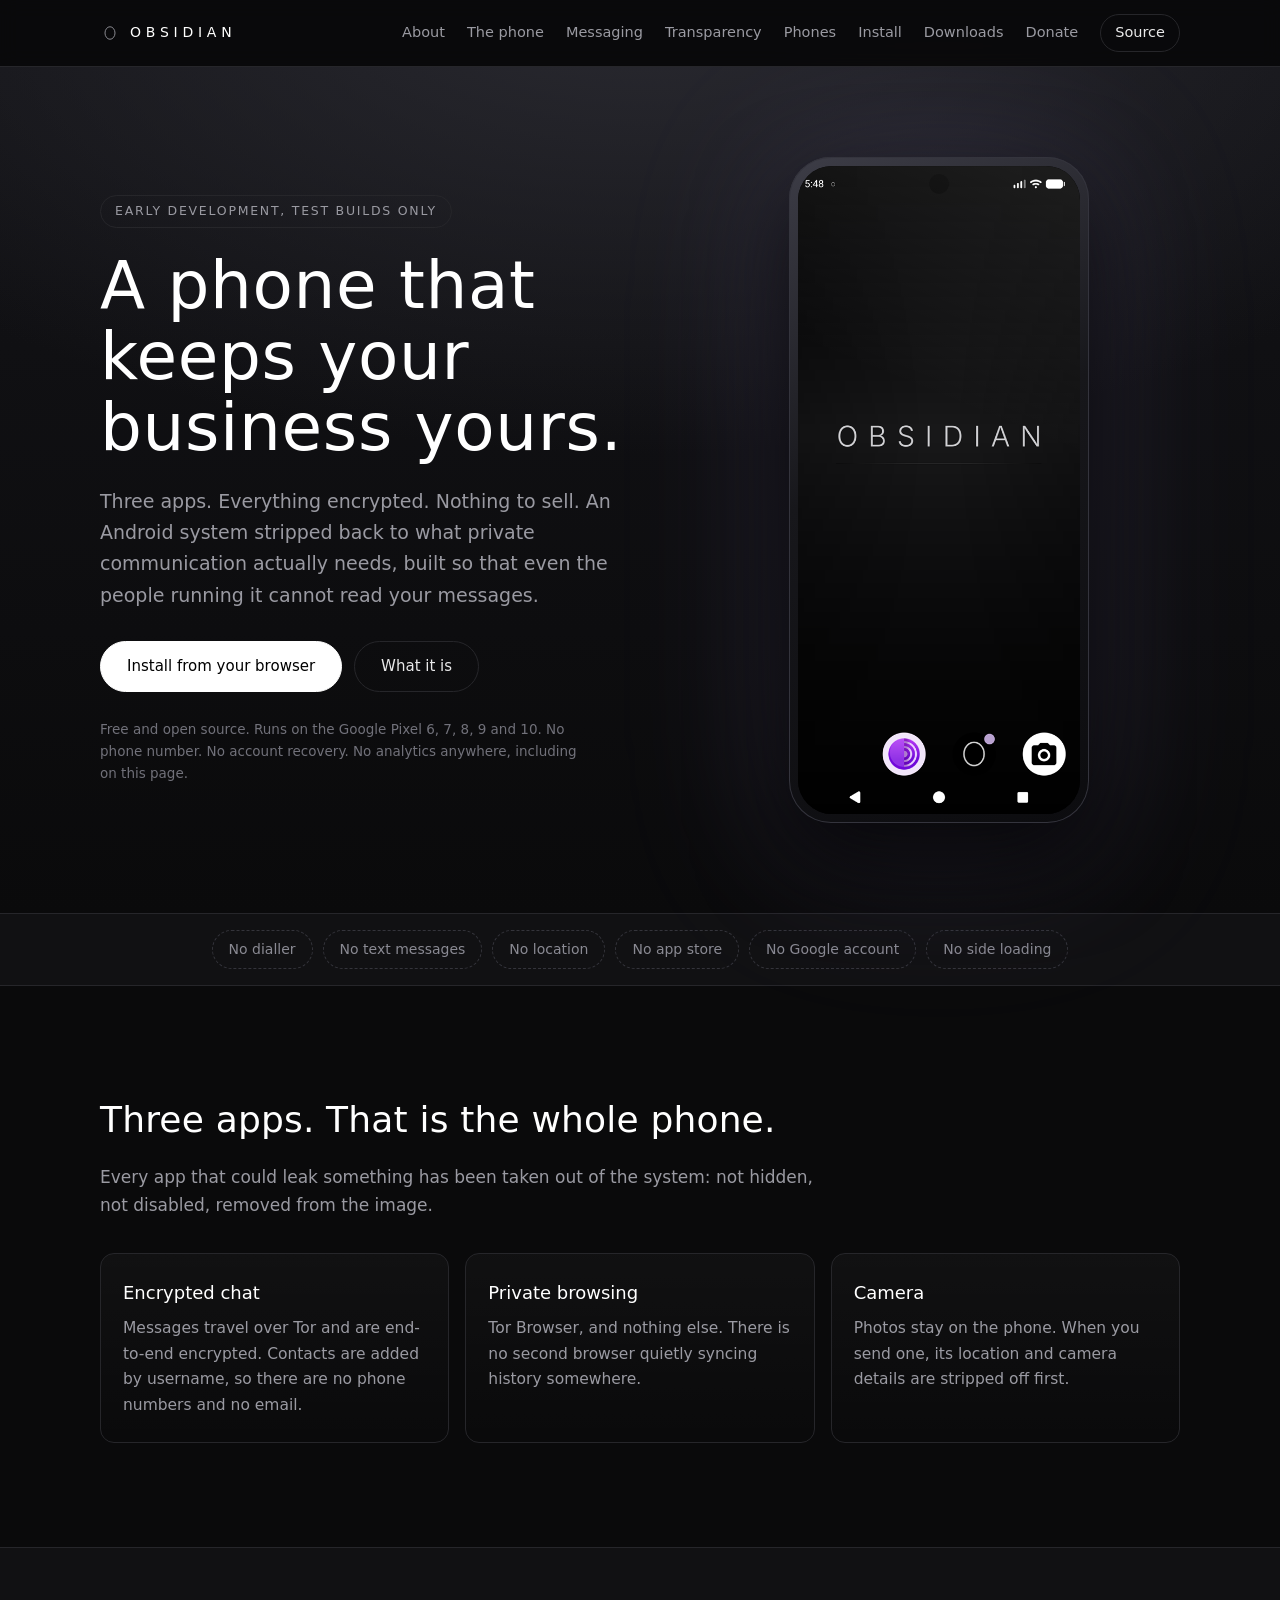
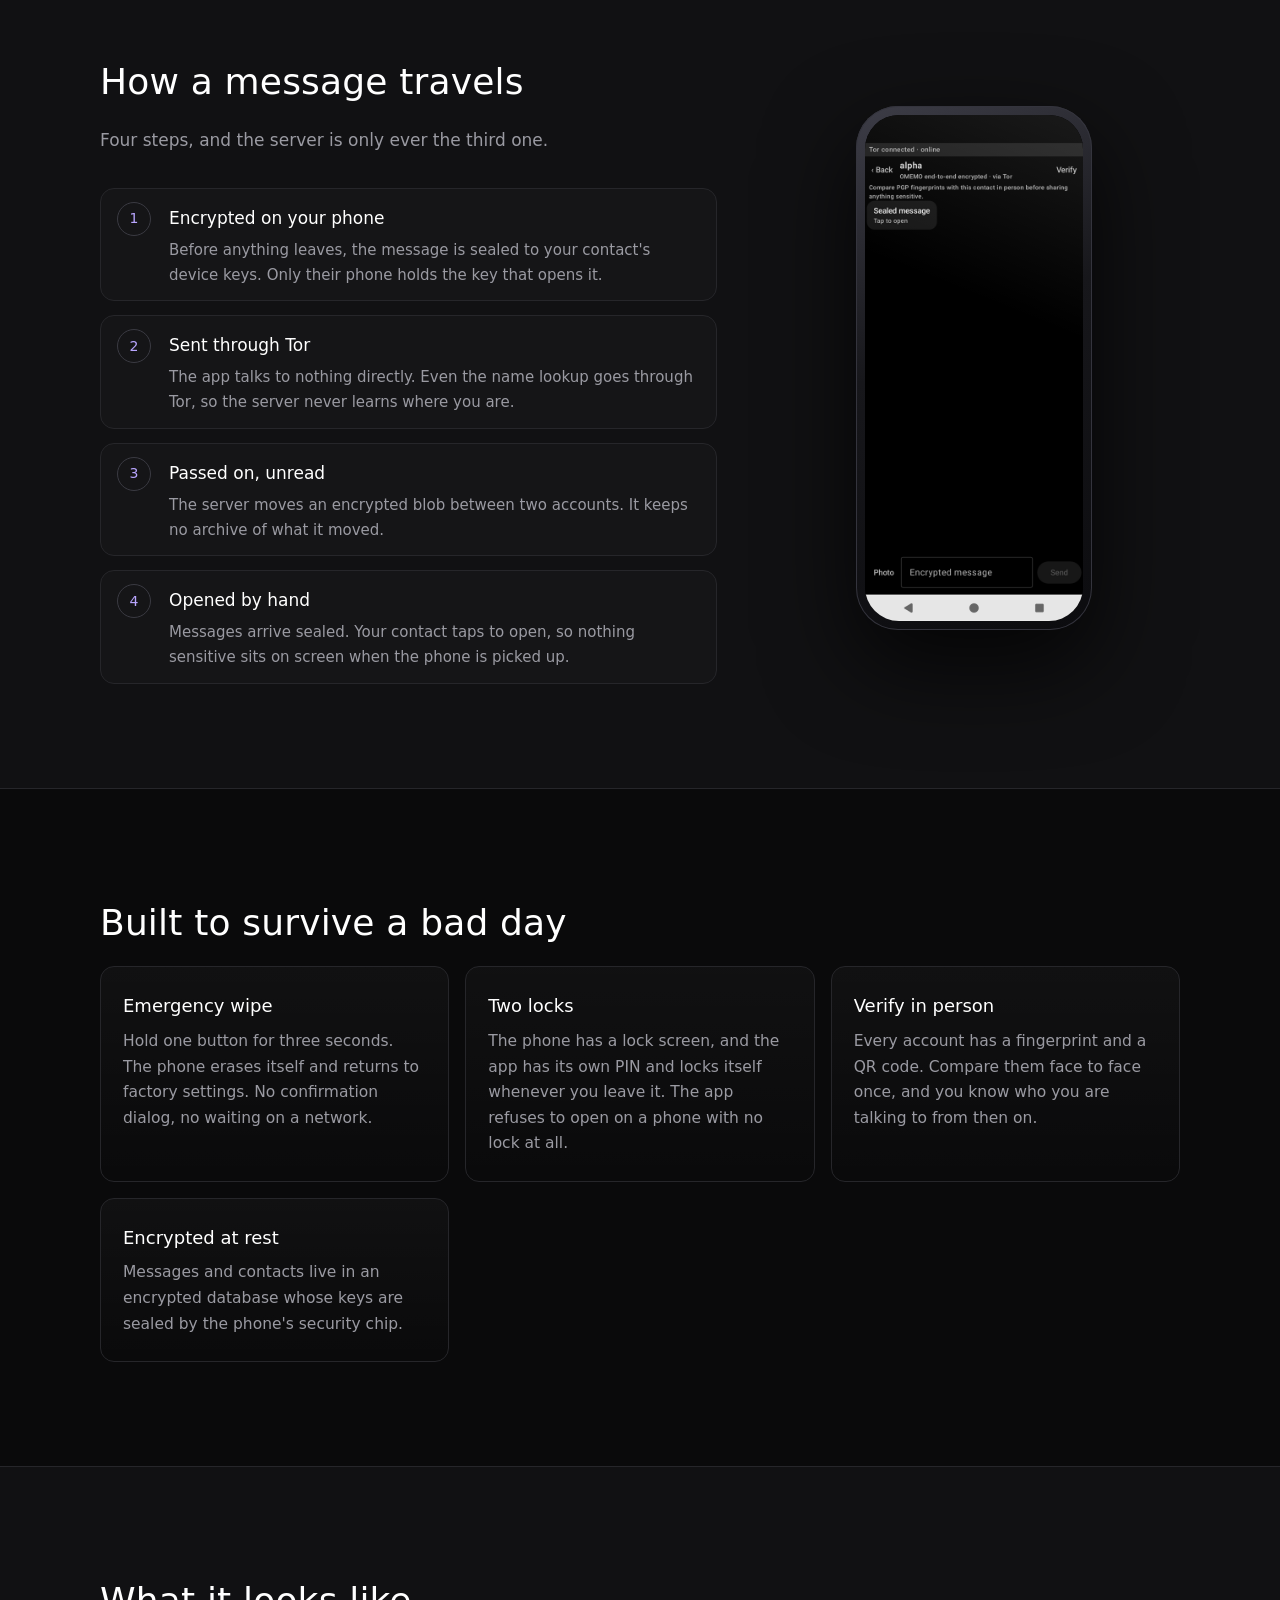
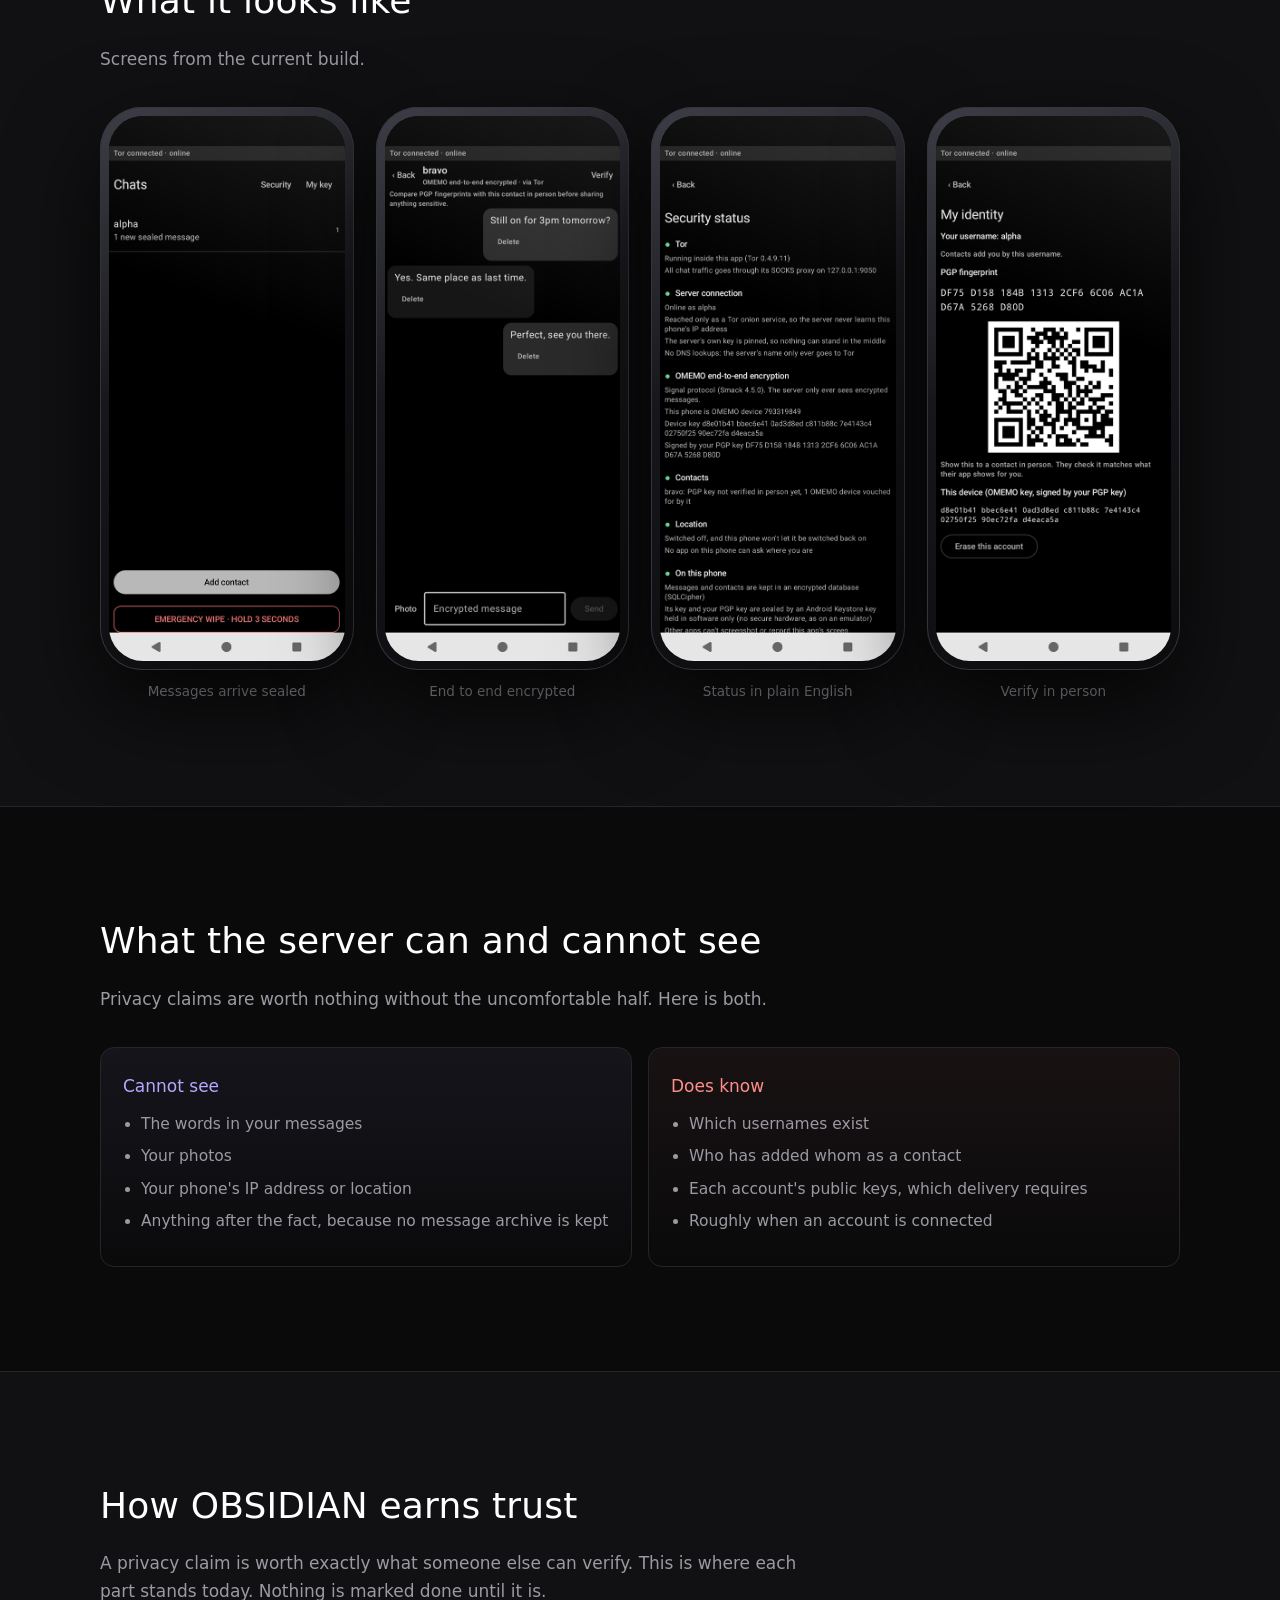
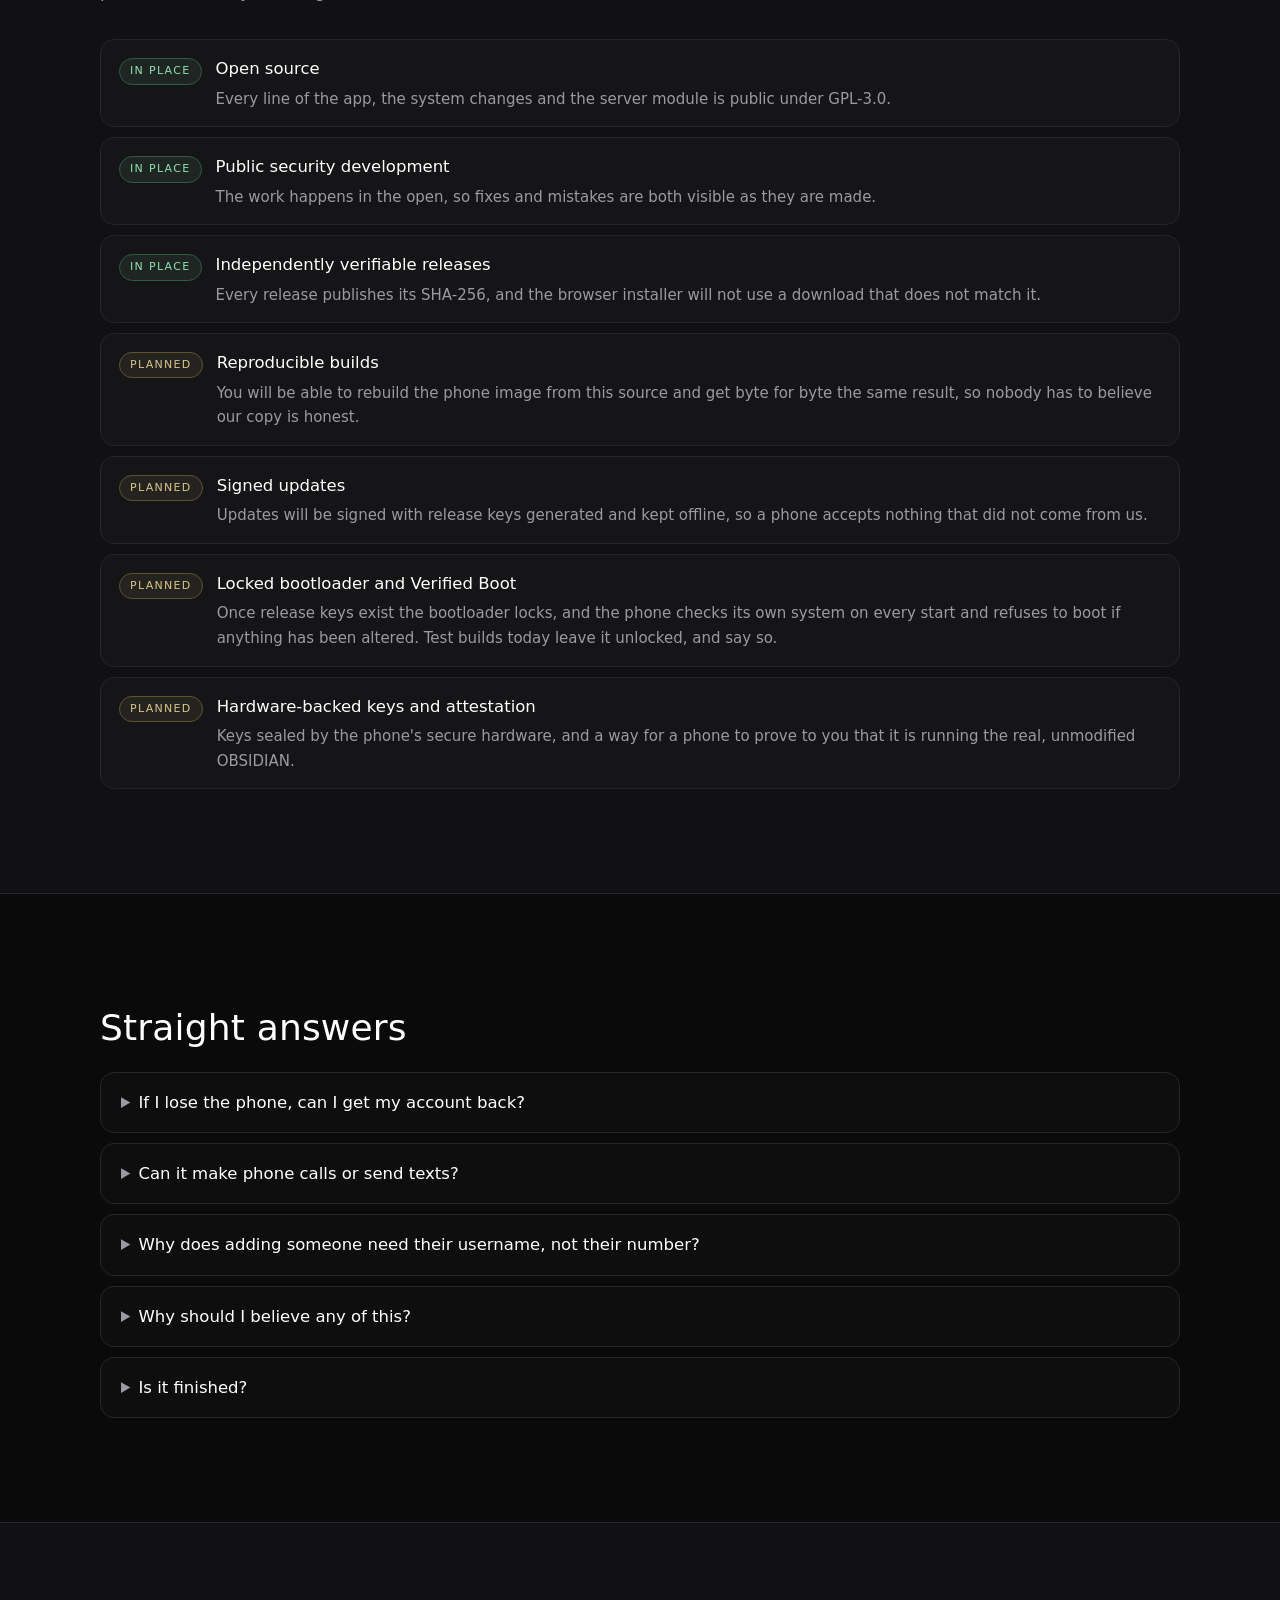
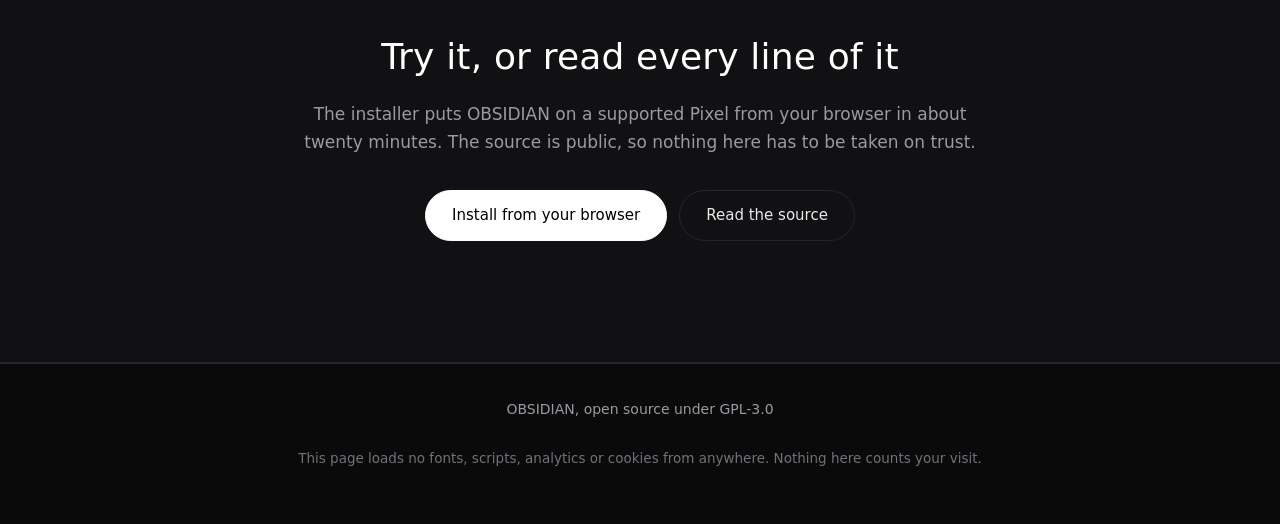
==== docs/index.html @ e03bda63 "Add the Pixel 6 and the Pixel 10, five phones in all Both builds finished cleanly on the upgraded ma" ====
<!DOCTYPE html>
<html lang="en">
<head>
<meta charset="utf-8">
<meta name="viewport" content="width=device-width, initial-scale=1">
<title>OBSIDIAN</title>
<meta name="description" content="A privacy-first Android phone with three apps: encrypted chat over Tor, private browsing and a camera. Free and open source, for Google Pixel phones.">
<meta name="color-scheme" content="dark">
<link rel="stylesheet" href="style.css">
<link rel="icon" href="data:image/svg+xml,<svg xmlns='http://www.w3.org/2000/svg' viewBox='0 0 32 32'><rect width='32' height='32' fill='%23000'/><ellipse cx='16' cy='16' rx='8' ry='10' fill='none' stroke='%23d8d8d8' stroke-width='1.4'/></svg>">
</head>
<body>

<a class="skip" href="#main">Skip to content</a>

<header class="top">
  <a class="brand" href="index.html" aria-label="OBSIDIAN home">
    <svg class="mark" viewBox="0 0 32 32" aria-hidden="true"><ellipse cx="16" cy="16" rx="8" ry="10" fill="none" stroke="currentColor" stroke-width="1.4"/></svg>
    <span>OBSIDIAN</span>
  </a>
  <nav aria-label="Primary">
    <a href="about.html">About</a>
    <a href="#phone">The phone</a>
    <a href="#messaging">Messaging</a>
    <a href="#transparency">Transparency</a>
    <a href="devices.html">Phones</a>
    <a href="install.html">Install</a>
    <a href="downloads.html">Downloads</a>
    <a href="donate.html">Donate</a>
    <a class="ghost" href="https://github.com/ObsidianOSx/ObsidianOS">Source</a>
  </nav>
</header>

<main id="main">

  <section class="hero split">
    <div class="hero-text">
      <p class="badge">Early development, test builds only</p>
      <h1>A phone that keeps your business yours.</h1>
      <p class="lede">
        Three apps. Everything encrypted. Nothing to sell. An Android system stripped back to what
        private communication actually needs, built so that even the people running it cannot read
        your messages.
      </p>
      <div class="cta">
        <a class="button" href="web-install.html">Install from your browser</a>
        <a class="button quiet" href="about.html">What it is</a>
      </div>
      <p class="fineprint">
        Free and open source. Runs on the Google Pixel 6, 7, 8, 9 and 10.
        No phone number. No account recovery. No analytics anywhere, including on this page.
      </p>
    </div>
    <div class="hero-device">
      <div class="device">
        <img src="screenshots/home.png" alt="The OBSIDIAN home screen, showing only Tor Browser, Obsidian Chat and Camera" width="540" height="1200">
      </div>
    </div>
  </section>

  <section class="strip" aria-label="What has been removed">
    <ul class="strike">
      <li>No dialler</li><li>No text messages</li><li>No location</li><li>No app store</li>
      <li>No Google account</li><li>No side loading</li>
    </ul>
  </section>

  <section id="phone" class="band">
    <h2>Three apps. That is the whole phone.</h2>
    <p class="section-lede">
      Every app that could leak something has been taken out of the system: not hidden, not disabled,
      removed from the image.
    </p>
    <div class="cards three">
      <article class="card">
        <h3>Encrypted chat</h3>
        <p>Messages travel over Tor and are end-to-end encrypted. Contacts are added by username, so there are no phone numbers and no email.</p>
      </article>
      <article class="card">
        <h3>Private browsing</h3>
        <p>Tor Browser, and nothing else. There is no second browser quietly syncing history somewhere.</p>
      </article>
      <article class="card">
        <h3>Camera</h3>
        <p>Photos stay on the phone. When you send one, its location and camera details are stripped off first.</p>
      </article>
    </div>
  </section>

  <section id="messaging" class="band alt">
    <div class="pair">
      <div class="pair-text">
        <h2>How a message travels</h2>
        <p class="section-lede">
          Four steps, and the server is only ever the third one.
        </p>
        <ol class="steps tight">
          <li><span>1</span><div><h3>Encrypted on your phone</h3><p>Before anything leaves, the message is sealed to your contact's device keys. Only their phone holds the key that opens it.</p></div></li>
          <li><span>2</span><div><h3>Sent through Tor</h3><p>The app talks to nothing directly. Even the name lookup goes through Tor, so the server never learns where you are.</p></div></li>
          <li><span>3</span><div><h3>Passed on, unread</h3><p>The server moves an encrypted blob between two accounts. It keeps no archive of what it moved.</p></div></li>
          <li><span>4</span><div><h3>Opened by hand</h3><p>Messages arrive sealed. Your contact taps to open, so nothing sensitive sits on screen when the phone is picked up.</p></div></li>
        </ol>
      </div>
      <div class="pair-device">
        <div class="device small">
          <img src="screenshots/sealed-message.png" alt="A sealed message waiting to be opened" loading="lazy" width="540" height="1200">
        </div>
      </div>
    </div>
  </section>

  <section class="band">
    <h2>Built to survive a bad day</h2>
    <div class="cards two">
      <article class="card">
        <h3>Emergency wipe</h3>
        <p>Hold one button for three seconds. The phone erases itself and returns to factory settings. No confirmation dialog, no waiting on a network.</p>
      </article>
      <article class="card">
        <h3>Two locks</h3>
        <p>The phone has a lock screen, and the app has its own PIN and locks itself whenever you leave it. The app refuses to open on a phone with no lock at all.</p>
      </article>
      <article class="card">
        <h3>Verify in person</h3>
        <p>Every account has a fingerprint and a QR code. Compare them face to face once, and you know who you are talking to from then on.</p>
      </article>
      <article class="card">
        <h3>Encrypted at rest</h3>
        <p>Messages and contacts live in an encrypted database whose keys are sealed by the phone's security chip.</p>
      </article>
    </div>
  </section>

  <section id="screens" class="band alt">
    <h2>What it looks like</h2>
    <p class="section-lede">Screens from the current build.</p>
    <div class="shots">
      <figure><div class="device"><img src="screenshots/chats.png" alt="Chat list showing one new sealed message" loading="lazy" width="540" height="1200"></div><figcaption>Messages arrive sealed</figcaption></figure>
      <figure><div class="device"><img src="screenshots/conversation.png" alt="A conversation encrypted end to end over Tor" loading="lazy" width="540" height="1200"></div><figcaption>End to end encrypted</figcaption></figure>
      <figure><div class="device"><img src="screenshots/security.png" alt="Security status screen listing Tor, encryption, contacts, location and storage" loading="lazy" width="540" height="1200"></div><figcaption>Status in plain English</figcaption></figure>
      <figure><div class="device"><img src="screenshots/identity.png" alt="Identity screen with a PGP fingerprint and QR code" loading="lazy" width="540" height="1200"></div><figcaption>Verify in person</figcaption></figure>
    </div>
  </section>

  <section id="server" class="band">
    <h2>What the server can and cannot see</h2>
    <p class="section-lede">Privacy claims are worth nothing without the uncomfortable half. Here is both.</p>
    <div class="ledger">
      <div class="cannot">
        <h3>Cannot see</h3>
        <ul>
          <li>The words in your messages</li>
          <li>Your photos</li>
          <li>Your phone's IP address or location</li>
          <li>Anything after the fact, because no message archive is kept</li>
        </ul>
      </div>
      <div class="can">
        <h3>Does know</h3>
        <ul>
          <li>Which usernames exist</li>
          <li>Who has added whom as a contact</li>
          <li>Each account's public keys, which delivery requires</li>
          <li>Roughly when an account is connected</li>
        </ul>
      </div>
    </div>
  </section>

  <section id="transparency" class="band alt">
    <h2>How OBSIDIAN earns trust</h2>
    <p class="section-lede">
      A privacy claim is worth exactly what someone else can verify. This is where each part stands
      today. Nothing is marked done until it is.
    </p>
    <ul class="checklist">
      <li><span class="chip now">In place</span><div><h3>Open source</h3><p>Every line of the app, the system changes and the server module is public under GPL-3.0.</p></div></li>
      <li><span class="chip now">In place</span><div><h3>Public security development</h3><p>The work happens in the open, so fixes and mistakes are both visible as they are made.</p></div></li>
      <li><span class="chip now">In place</span><div><h3>Independently verifiable releases</h3><p>Every release publishes its SHA-256, and the browser installer will not use a download that does not match it.</p></div></li>
      <li><span class="chip next">Planned</span><div><h3>Reproducible builds</h3><p>You will be able to rebuild the phone image from this source and get byte for byte the same result, so nobody has to believe our copy is honest.</p></div></li>
      <li><span class="chip next">Planned</span><div><h3>Signed updates</h3><p>Updates will be signed with release keys generated and kept offline, so a phone accepts nothing that did not come from us.</p></div></li>
      <li><span class="chip next">Planned</span><div><h3>Locked bootloader and Verified Boot</h3><p>Once release keys exist the bootloader locks, and the phone checks its own system on every start and refuses to boot if anything has been altered. Test builds today leave it unlocked, and say so.</p></div></li>
      <li><span class="chip next">Planned</span><div><h3>Hardware-backed keys and attestation</h3><p>Keys sealed by the phone's secure hardware, and a way for a phone to prove to you that it is running the real, unmodified OBSIDIAN.</p></div></li>
    </ul>
  </section>

  <section id="questions" class="band">
    <h2>Straight answers</h2>
    <div class="qa">
      <details>
        <summary>If I lose the phone, can I get my account back?</summary>
        <p>No, and that is deliberate. Your keys and password exist only on your phone. If it is wiped or lost, that account ends and you register a new username. Nothing is held anywhere for an attacker, or us, to hand over.</p>
      </details>
      <details>
        <summary>Can it make phone calls or send texts?</summary>
        <p>No. The dialler and messaging apps are removed from the operating system. Calls and SMS travel through the mobile network, where they are logged and interceptable.</p>
      </details>
      <details>
        <summary>Why does adding someone need their username, not their number?</summary>
        <p>A phone number identifies you for life and links to everything else. A username on this phone links to nothing.</p>
      </details>
      <details>
        <summary>Why should I believe any of this?</summary>
        <p>Because you do not have to take our word for it. Every line of OBSIDIAN is open source under the GPL-3.0 licence, so any security researcher can check exactly how it works, including the section above on what the server does and does not see. Privacy you have to take on trust is not privacy.</p>
      </details>
      <details>
        <summary>Is it finished?</summary>
        <p>No. It is in early development. Current builds are test builds, which means they are signed with test keys and the phone's bootloader stays unlocked. They are for evaluation, not for protecting anyone yet.</p>
      </details>
    </div>
  </section>

  <section class="band alt closing">
    <h2>Try it, or read every line of it</h2>
    <p class="section-lede">
      The installer puts OBSIDIAN on a supported Pixel from your browser in about twenty minutes. The
      source is public, so nothing here has to be taken on trust.
    </p>
    <p class="cta">
      <a class="button" href="web-install.html">Install from your browser</a>
      <a class="button quiet" href="https://github.com/ObsidianOSx/ObsidianOS">Read the source</a>
    </p>
  </section>

</main>

<footer>
  <p>OBSIDIAN, open source under GPL-3.0</p>
  <p class="fineprint">This page loads no fonts, scripts, analytics or cookies from anywhere. Nothing here counts your visit.</p>
</footer>

</body>
</html>
---- docs/style.css ----
/* OBSIDIAN: black glass, thin light type, no third-party resources of any kind. */

:root {
  --ink: #0a0a0b;
  --ink-2: #111113;
  --line: #26262a;
  --text: #e9e9ea;
  --muted: #9a9aa2;
  --bright: #ffffff;
  --accent: #b9a6ff;
  --danger: #ff8d8d;
  --radius: 14px;
  --wide: 1080px;
  --sans: ui-sans-serif, system-ui, -apple-system, "Segoe UI", Roboto, Helvetica, Arial, sans-serif;
}

* { box-sizing: border-box; }

html { scroll-behavior: smooth; }
@media (prefers-reduced-motion: reduce) { html { scroll-behavior: auto; } }

body {
  margin: 0;
  background: var(--ink);
  color: var(--text);
  font-family: var(--sans);
  font-size: 17px;
  line-height: 1.65;
  -webkit-font-smoothing: antialiased;
}

.skip {
  position: absolute; left: -9999px;
  background: var(--bright); color: #000; padding: 10px 16px; border-radius: 8px;
}
.skip:focus { left: 16px; top: 16px; z-index: 10; }

a { color: inherit; }

/* ---------- header ---------- */

.top {
  position: sticky; top: 0; z-index: 5;
  display: flex; align-items: center; justify-content: space-between; gap: 24px;
  padding: 14px max(16px, calc((100vw - var(--wide)) / 2));
  background: rgba(10, 10, 11, 0.82);
  backdrop-filter: blur(10px);
  border-bottom: 1px solid var(--line);
}
.brand {
  display: inline-flex; align-items: center; gap: 10px;
  text-decoration: none; letter-spacing: 0.34em; font-weight: 300; font-size: 14px;
  color: var(--bright); white-space: nowrap;
}
.mark { width: 20px; height: 20px; color: var(--muted); flex: none; }
.top nav { display: flex; align-items: center; gap: 22px; flex-wrap: wrap; justify-content: flex-end; }
.top nav a { color: var(--muted); text-decoration: none; font-size: 14.5px; }
.top nav a:hover, .top nav a:focus-visible { color: var(--bright); }
.top nav .ghost {
  border: 1px solid var(--line); border-radius: 999px; padding: 6px 14px; color: var(--text);
}
.top nav .ghost:hover { border-color: var(--muted); }

/* ---------- hero ---------- */

.hero {
  position: relative;
  padding: clamp(72px, 12vw, 150px) max(16px, calc((100vw - var(--wide)) / 2)) clamp(56px, 8vw, 104px);
  background:
    radial-gradient(120% 90% at 50% -10%, #2a2a31 0%, rgba(20,20,24,0) 62%),
    linear-gradient(180deg, #131317 0%, var(--ink) 100%);
  border-bottom: 1px solid var(--line);
  text-align: center;
}
.badge {
  display: inline-block; margin: 0 0 22px;
  border: 1px solid var(--line); border-radius: 999px;
  padding: 5px 14px; font-size: 12.5px; letter-spacing: 0.14em;
  text-transform: uppercase; color: var(--muted);
}
.hero h1 {
  margin: 0 0 22px;
  font-size: clamp(34px, 6.4vw, 66px);
  line-height: 1.08; font-weight: 200; letter-spacing: 0.01em; color: var(--bright);
}
.lede {
  max-width: 62ch; margin: 0 auto 30px; color: var(--muted); font-size: clamp(16px, 2vw, 19px);
}
.cta { display: flex; gap: 12px; justify-content: center; flex-wrap: wrap; }
.button {
  display: inline-block; text-decoration: none;
  background: var(--bright); color: #000;
  border: 1px solid var(--bright); border-radius: 999px;
  padding: 12px 26px; font-size: 15px;
}
.button:hover { background: #dcdcdc; border-color: #dcdcdc; }
.button.quiet { background: transparent; color: var(--text); border-color: var(--line); }
.button.quiet:hover { border-color: var(--muted); background: rgba(255,255,255,0.04); }
.fineprint { color: #71717a; font-size: 13.5px; margin: 26px 0 0; }

/* ---------- sections ---------- */

/* Stop anchor links landing underneath the sticky header */
section[id] { scroll-margin-top: 88px; }

.band { padding: clamp(56px, 9vw, 104px) max(16px, calc((100vw - var(--wide)) / 2)); }
.band.alt { background: var(--ink-2); border-block: 1px solid var(--line); }
.band h2 {
  margin: 0 0 14px; font-size: clamp(25px, 3.6vw, 36px);
  font-weight: 300; letter-spacing: 0.005em; color: var(--bright);
}
.section-lede { margin: 0 0 34px; color: var(--muted); max-width: 66ch; }

/* ---------- cards ---------- */

.cards { display: grid; gap: 16px; }
.cards.three { grid-template-columns: repeat(auto-fit, minmax(250px, 1fr)); }
.cards.two { grid-template-columns: repeat(auto-fit, minmax(290px, 1fr)); }
.card {
  border: 1px solid var(--line); border-radius: var(--radius);
  padding: 24px 22px; background: linear-gradient(180deg, rgba(255,255,255,0.028), rgba(255,255,255,0));
  transition: border-color .18s ease, transform .18s ease;
}
.card:hover { border-color: #3a3a42; transform: translateY(-2px); }
@media (prefers-reduced-motion: reduce) { .card:hover { transform: none; } }
.card h3 { margin: 0 0 8px; font-size: 18px; font-weight: 500; color: var(--bright); }
.card p { margin: 0; color: var(--muted); font-size: 15.5px; }

/* ---------- removed-features list ---------- */

.strike {
  list-style: none; margin: 30px 0 0; padding: 0;
  display: flex; flex-wrap: wrap; gap: 10px;
}
.strike li {
  border: 1px dashed #34343b; border-radius: 999px;
  padding: 7px 16px; color: #8a8a93; font-size: 14px;
}

/* ---------- steps ---------- */

.steps { list-style: none; counter-reset: s; margin: 0; padding: 0; display: grid; gap: 14px; }
.steps li {
  display: flex; gap: 18px; align-items: flex-start;
  border: 1px solid var(--line); border-radius: var(--radius); padding: 20px 22px;
  background: rgba(255,255,255,0.015);
}
.steps li > span {
  flex: none; width: 34px; height: 34px; border-radius: 50%;
  border: 1px solid #3a3a42; display: grid; place-items: center;
  font-size: 14px; color: var(--accent);
}
.steps h3 { margin: 2px 0 6px; font-size: 17px; font-weight: 500; color: var(--bright); }
.steps p { margin: 0; color: var(--muted); font-size: 15.5px; }

/* ---------- screenshots ---------- */

.shots { display: grid; gap: 22px; grid-template-columns: repeat(auto-fit, minmax(190px, 1fr)); }
.shots figure { margin: 0; text-align: center; }
.shots img {
  width: 100%; height: auto; display: block;
  border: 1px solid var(--line); border-radius: 18px; background: #000;
}
.shots figcaption { margin-top: 10px; color: var(--muted); font-size: 13.5px; }

/* ---------- ledger ---------- */

.ledger { display: grid; gap: 16px; grid-template-columns: repeat(auto-fit, minmax(290px, 1fr)); }
.ledger > div { border: 1px solid var(--line); border-radius: var(--radius); padding: 24px 22px; }
.ledger h3 { margin: 0 0 12px; font-size: 17px; font-weight: 500; }
.ledger ul { margin: 0; padding-left: 18px; color: var(--muted); }
.ledger li { margin: 7px 0; font-size: 15.5px; }
.cannot { background: linear-gradient(180deg, rgba(185,166,255,0.07), rgba(255,255,255,0)); }
.cannot h3 { color: var(--accent); }
.can { background: linear-gradient(180deg, rgba(255,141,141,0.06), rgba(255,255,255,0)); }
.can h3 { color: var(--danger); }

/* ---------- questions ---------- */

.qa { display: grid; gap: 10px; }
details {
  border: 1px solid var(--line); border-radius: var(--radius);
  padding: 16px 20px; background: rgba(255,255,255,0.015);
}
details[open] { border-color: #3a3a42; }
summary { cursor: pointer; font-size: 16.5px; color: var(--bright); }
summary::marker { color: var(--muted); }
details p { margin: 12px 0 0; color: var(--muted); font-size: 15.5px; }

/* ---------- closing + footer ---------- */

.closing { text-align: center; }
.closing .section-lede { margin-inline: auto; }
footer {
  border-top: 1px solid var(--line);
  padding: 34px max(16px, calc((100vw - var(--wide)) / 2)) 54px;
  text-align: center; color: var(--muted);
}
footer p { margin: 0 0 6px; font-size: 14px; }

@media (max-width: 640px) {
  .top { flex-direction: column; align-items: flex-start; gap: 10px; }
  .top nav { justify-content: flex-start; gap: 16px; }
  .steps li { flex-direction: column; gap: 10px; }
}

/* ---------- transparency matrix ---------- */

.matrix { display: grid; gap: 12px; grid-template-columns: repeat(auto-fit, minmax(300px, 1fr)); }
.matrix .item {
  border: 1px solid var(--line); border-radius: var(--radius);
  padding: 18px 20px; background: rgba(255,255,255,0.015);
}
.matrix h3 {
  margin: 0 0 7px; font-size: 16.5px; font-weight: 500; color: var(--bright);
  display: flex; align-items: center; gap: 10px; flex-wrap: wrap;
}
.matrix p { margin: 0; color: var(--muted); font-size: 15px; }
.chip {
  font-size: 11px; letter-spacing: 0.12em; text-transform: uppercase;
  border-radius: 999px; padding: 3px 10px; border: 1px solid; white-space: nowrap; font-weight: 400;
}
.chip.now { color: #8fe0b0; border-color: #2f5c45; background: rgba(143,224,176,0.08); }
.chip.next { color: #d9c58a; border-color: #5c5330; background: rgba(217,197,138,0.08); }

/* ---------- install page ---------- */

.hero.compact { padding-block: clamp(56px, 8vw, 96px) clamp(36px, 5vw, 56px); }
.code {
  font-family: ui-monospace, SFMono-Regular, Menlo, Consolas, monospace;
  font-size: 14.5px; color: var(--text);
  background: #08080a; border: 1px solid var(--line); border-radius: 10px;
  padding: 10px 14px; margin: 10px 0 0; overflow-x: auto;
}
.note {
  margin: 22px 0 0; padding: 16px 18px; color: var(--muted); font-size: 15px;
  border: 1px solid #5c5330; border-radius: var(--radius); background: rgba(217,197,138,0.06);
}

/* Donations. The QR stays dark on light whatever the theme: many wallet scanners cannot read an inverted code. */
.qr {
  display: block; width: 220px; height: 220px; margin: 24px auto 0;
  border-radius: 12px; background: #fff; image-rendering: pixelated;
}
/* A 95 character address has no spaces, so let it wrap rather than scroll, and select it whole in one tap. */
.address {
  word-break: break-all; user-select: all; overflow-x: visible;
  text-align: left; max-width: 640px; margin-inline: auto;
}
/* The warning under the address keeps the address's width but wraps like ordinary text. */
.closing .note { max-width: 640px; margin-inline: auto; text-align: left; }

/* Browser installer. Real buttons need their own font and cursor, and a disabled look that reads as "not yet". */
button.button { font: inherit; font-size: 15px; cursor: pointer; }
button.button:disabled { opacity: 0.35; cursor: not-allowed; }
button.button:disabled:hover { background: var(--bright); border-color: var(--bright); }
button.button.quiet:disabled:hover { background: transparent; border-color: var(--line); }
.installer .button { margin: 14px 10px 0 0; }
.status { margin: 12px 0 0; font-size: 15px; color: var(--muted); }
.status:empty { display: none; }
.status[data-kind="ok"] { color: #8fe0b0; }
.status[data-kind="warn"] { color: #d9c58a; }
.status[data-kind="bad"] { color: var(--danger); }
.hero .status { margin-top: 22px; }
.installer progress {
  display: block; width: 100%; max-width: 480px; height: 6px; margin: 14px 0 0;
  appearance: none; border: 0; border-radius: 999px; background: var(--line); overflow: hidden;
}
.installer progress[hidden] { display: none; }
.installer progress::-webkit-progress-bar { background: var(--line); border-radius: 999px; }
.installer progress::-webkit-progress-value { background: var(--accent); border-radius: 999px; }
.installer progress::-moz-progress-bar { background: var(--accent); border-radius: 999px; }

/* Downloads. A release is a name, a date, a size and a checksum, so the checksum has to be readable
   in full: it wraps rather than scrolls, and selects whole in one tap for pasting into a terminal. */
.card .meta { margin: 0 0 10px; color: var(--muted); font-size: 14.5px; }
.card .sha { word-break: break-all; user-select: all; font-size: 13px; line-height: 1.5; }
.card .row { display: flex; flex-wrap: wrap; gap: 10px; margin: 14px 0 0; }
.card .row .button { padding: 9px 18px; font-size: 14.5px; }

/* ---------- home page: the phone at the top ---------- */

/* Headline on one side, the phone on the other, stacking to one column on a narrow screen. */
.hero.split {
  display: grid; align-items: center; text-align: left;
  gap: clamp(28px, 5vw, 64px);
  grid-template-columns: minmax(0, 1.05fr) minmax(0, 0.95fr);
  padding-block: clamp(48px, 7vw, 104px);
}
.hero.split .lede { max-width: 54ch; margin-inline: 0; }
.hero.split .fineprint { max-width: 56ch; }
.hero.split .cta { justify-content: flex-start; }
.hero-device, .pair-device { display: flex; justify-content: center; }

/* The phone is drawn rather than photographed: nothing extra to download, sharp at any size. */
.device {
  position: relative; width: 100%; max-width: 300px; aspect-ratio: 9 / 20;
  padding: 9px; border-radius: 42px;
  background: linear-gradient(155deg, #3d3d47 0%, #17171b 44%, #0c0c0f 100%);
  box-shadow: 0 34px 90px rgba(0, 0, 0, 0.75), inset 0 0 0 1px #34343d;
}
.device img {
  width: 100%; height: 100%; display: block; object-fit: cover;
  border: 0; border-radius: 34px; background: #000;
}
/* A single sheen across the glass, and nothing that could swallow a tap. */
.device::after {
  content: ""; position: absolute; inset: 9px; border-radius: 34px; pointer-events: none;
  background: linear-gradient(202deg, rgba(255,255,255,0.10), rgba(255,255,255,0) 38%);
}
.hero-device .device { filter: drop-shadow(0 0 70px rgba(185, 166, 255, 0.16)); }
.device.small { max-width: 236px; }
.shots .device { margin-inline: auto; max-width: 260px; }

/* The band of things that are not on the phone, held to one line of its own. */
.strip {
  padding: 16px max(16px, calc((100vw - var(--wide)) / 2));
  background: var(--ink-2); border-bottom: 1px solid var(--line);
}
.strip .strike { margin: 0; justify-content: center; }

/* Text beside a phone, for a section that benefits from showing the thing it describes. */
.pair {
  display: grid; align-items: center;
  gap: clamp(24px, 4vw, 56px);
  grid-template-columns: minmax(0, 1.2fr) minmax(0, 0.8fr);
}
.pair h2, .pair .section-lede { margin-top: 0; }
.steps.tight li { padding: 13px 16px; }
.steps.tight p { font-size: 15px; }

/* Where each promise stands: the state first, so the column can be read on its own. */
.checklist { list-style: none; margin: 0; padding: 0; display: grid; gap: 10px; }
.checklist li {
  display: flex; gap: 14px; align-items: flex-start;
  border: 1px solid var(--line); border-radius: var(--radius);
  padding: 15px 18px; background: rgba(255, 255, 255, 0.015);
}
.checklist .chip { flex: none; margin-top: 3px; }
.checklist h3 { margin: 0 0 4px; font-size: 16.5px; font-weight: 500; color: var(--bright); }
.checklist p { margin: 0; color: var(--muted); font-size: 15px; }

@media (max-width: 900px) {
  .hero.split, .pair { grid-template-columns: 1fr; }
  .hero.split { text-align: center; }
  .hero.split .lede, .hero.split .fineprint { margin-inline: auto; }
  .hero.split .cta { justify-content: center; }
  .checklist li { flex-direction: column; gap: 8px; }
}
/* A build anyone can install that has not yet been run on that phone in the real world. */
.chip.trial { color: #b9a6ff; border-color: #4a3f77; background: rgba(185, 166, 255, 0.10); }

/* A call to action inside a section follows the text it belongs to. Only the centred closing
   sections and the hero put their buttons in the middle. */
.band .cta { justify-content: flex-start; }
.band.closing .cta { justify-content: center; }
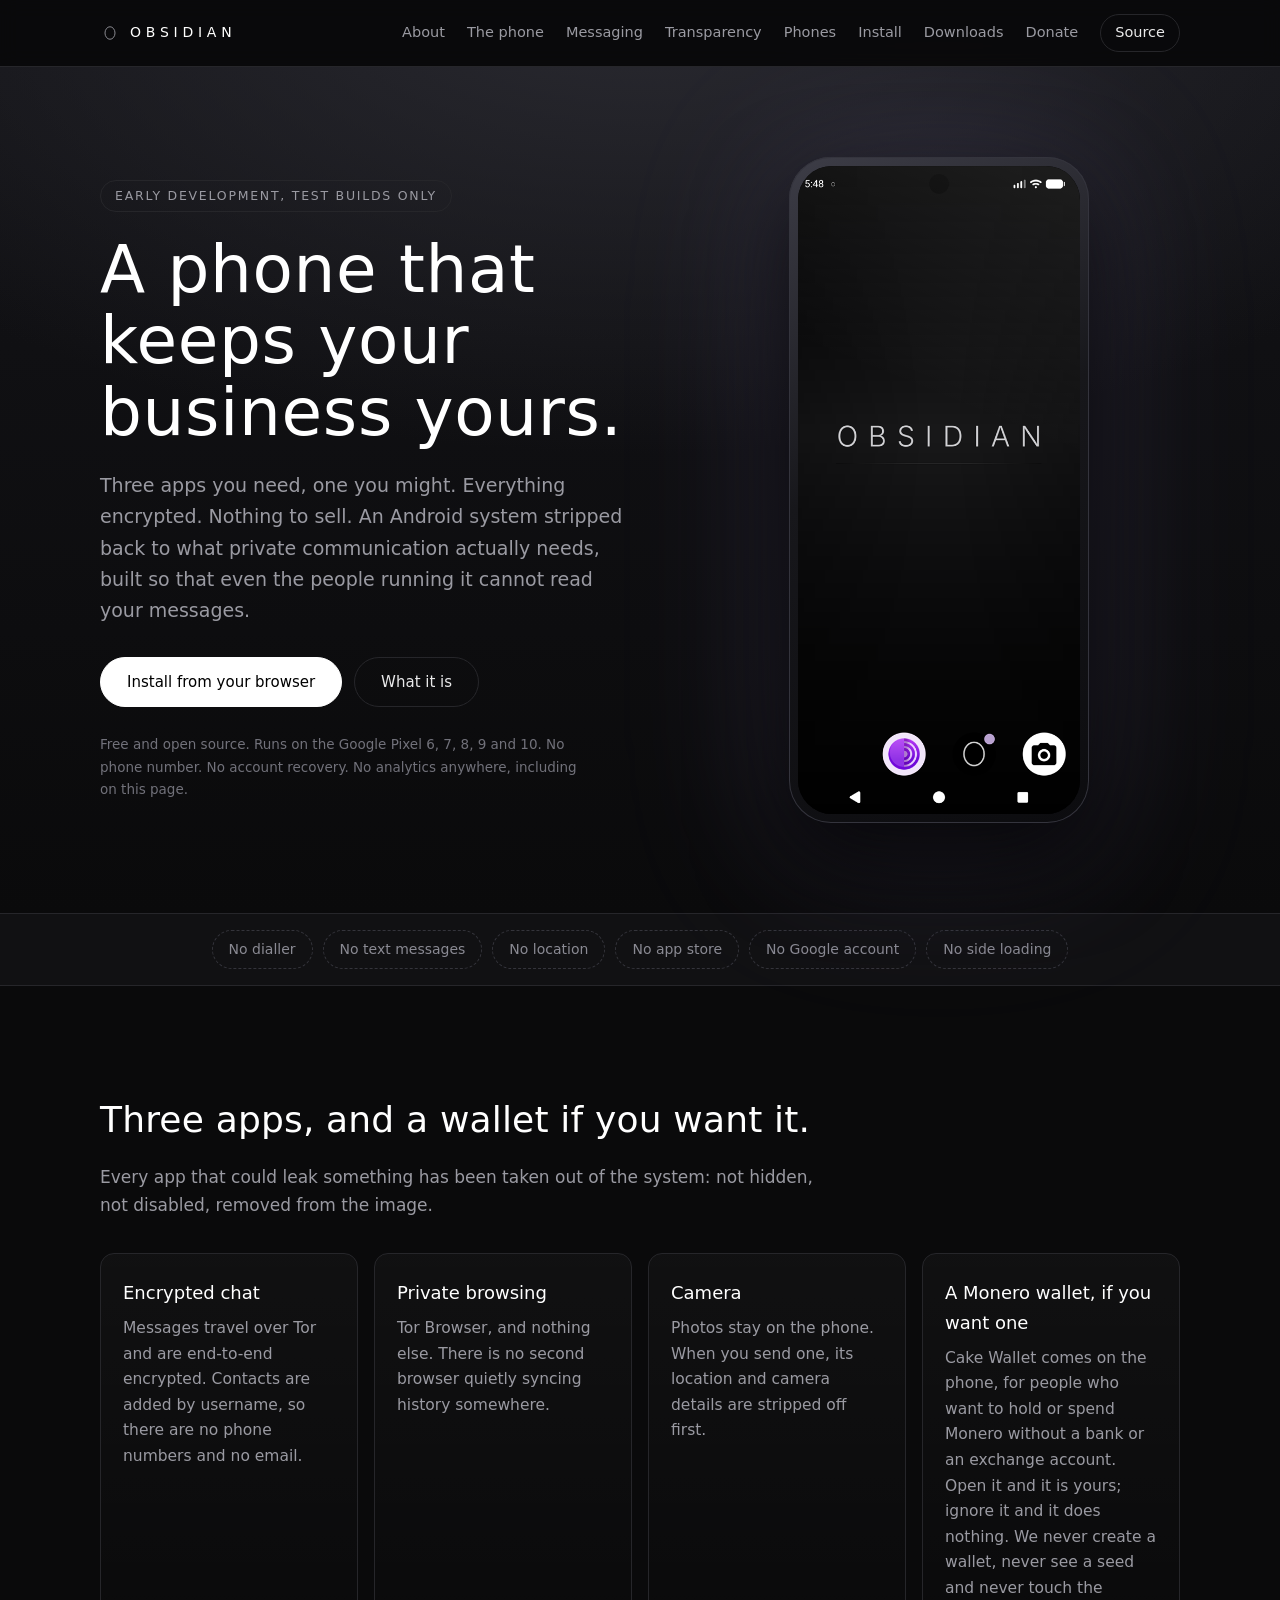
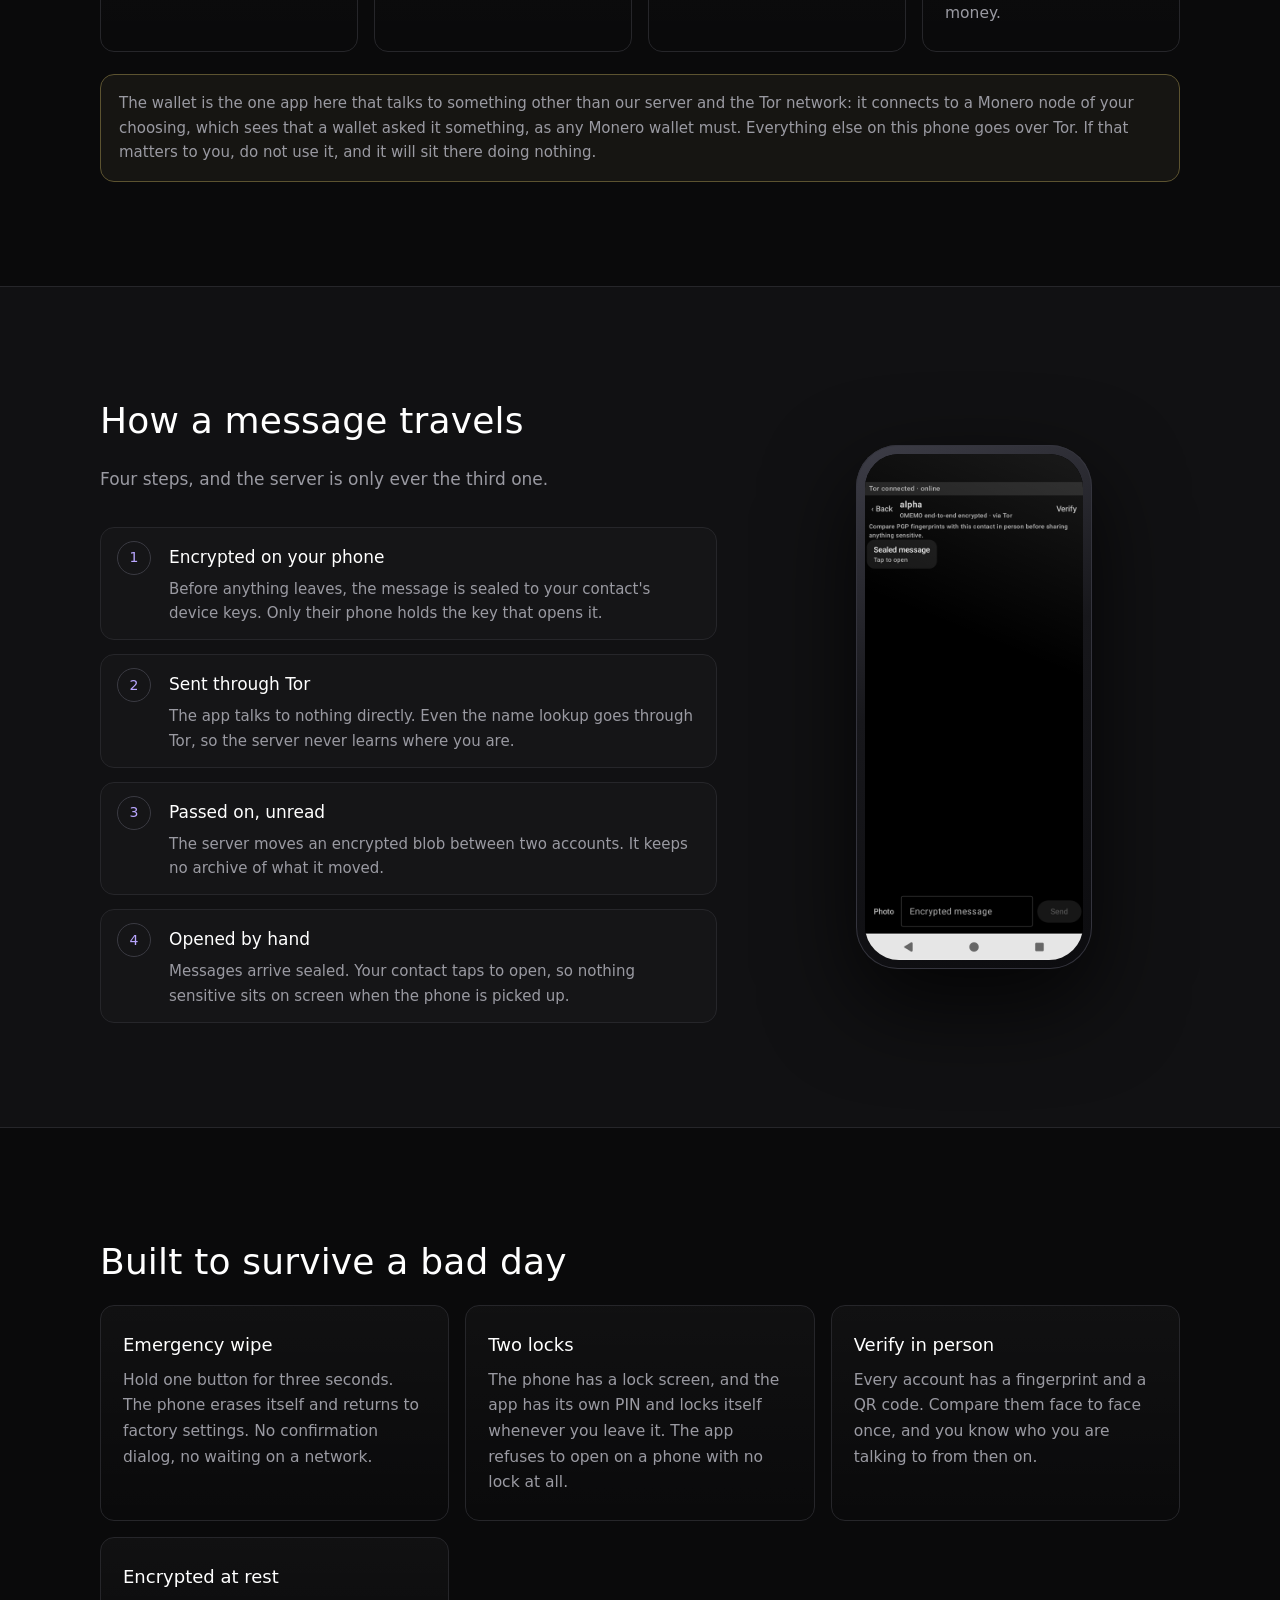
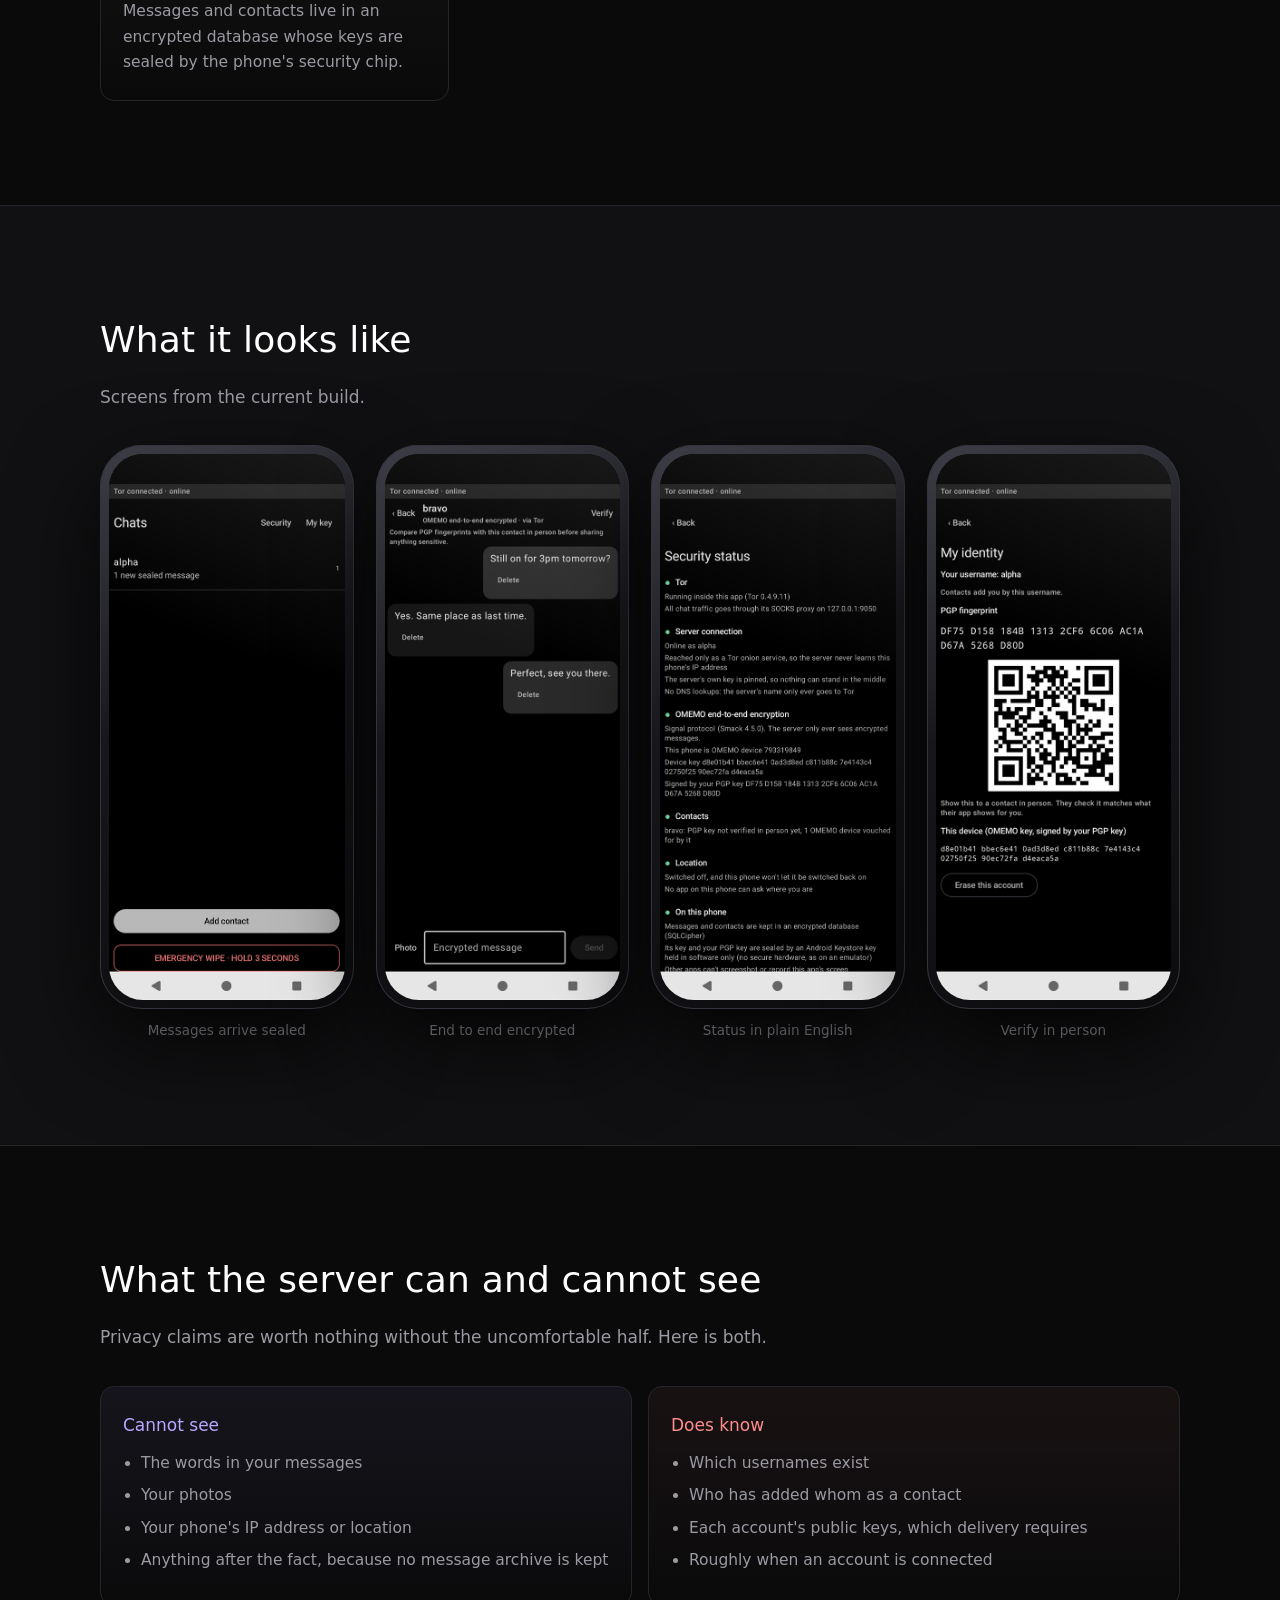
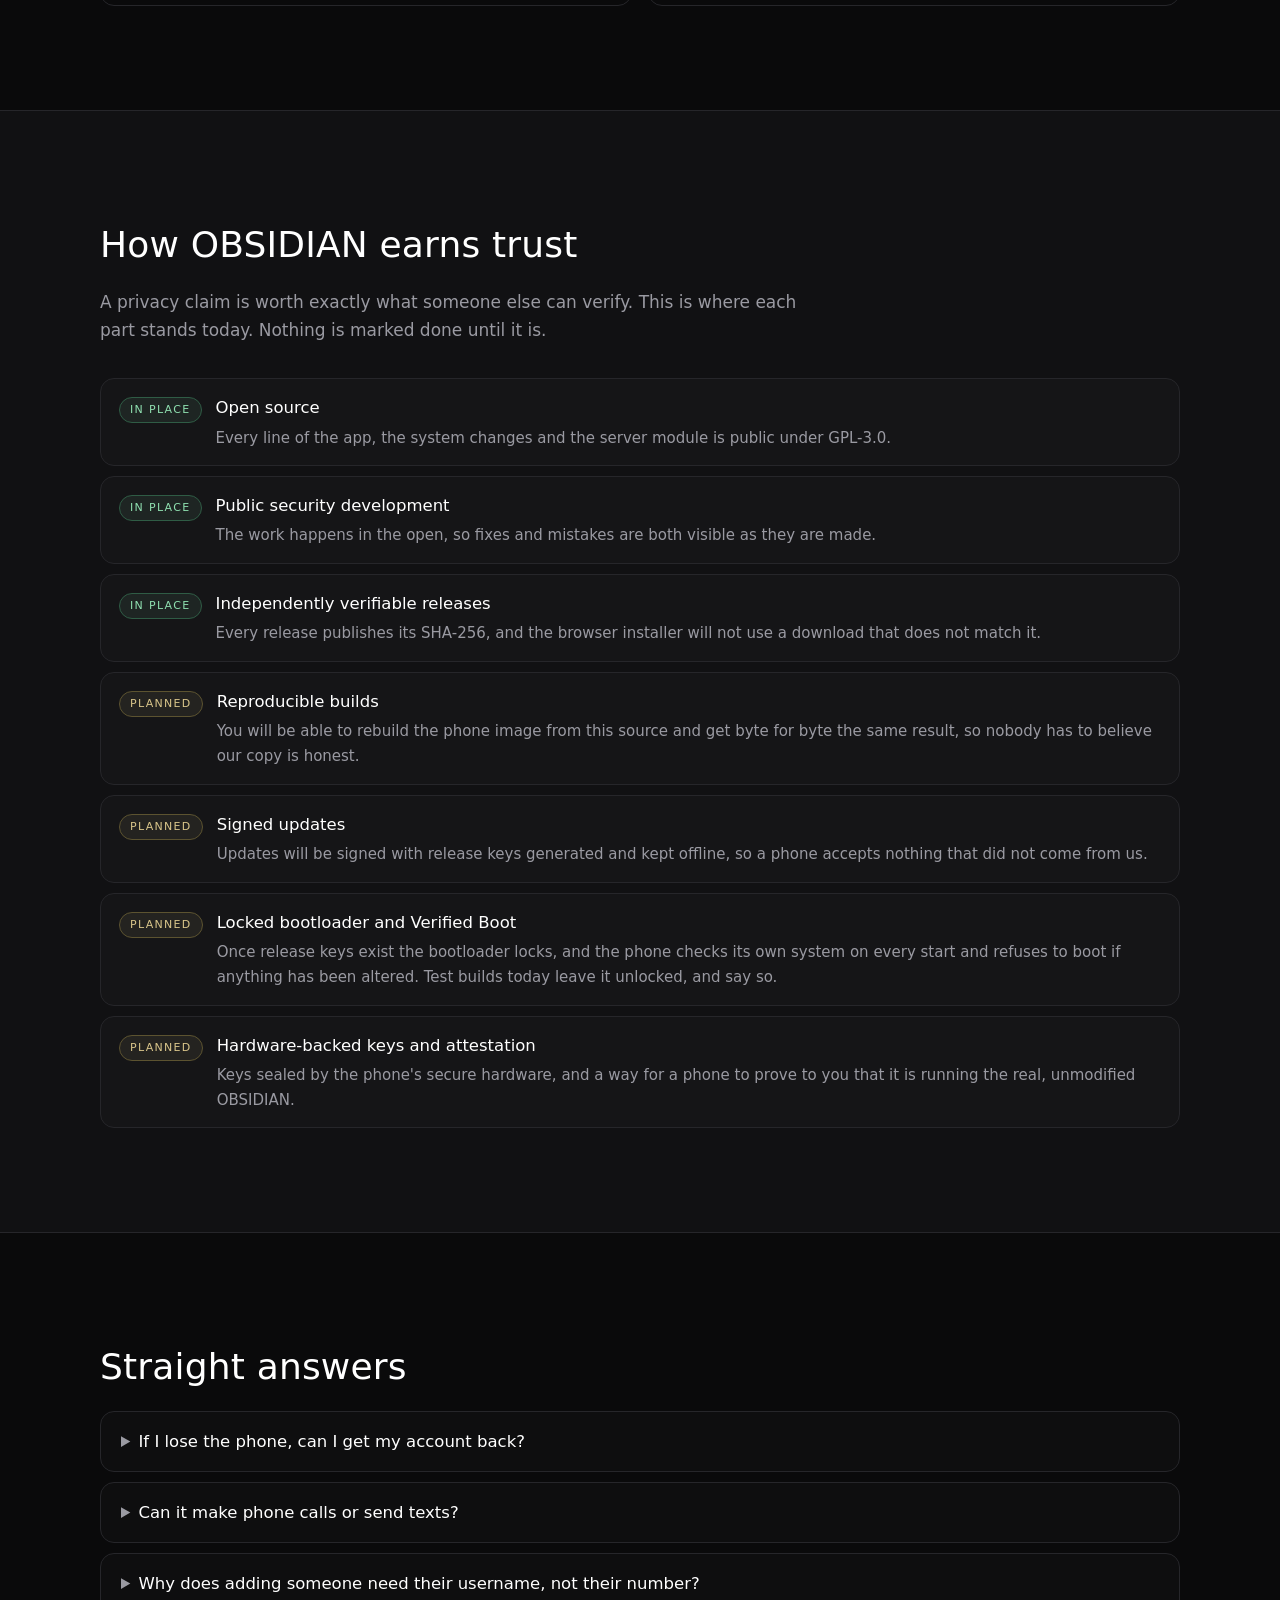
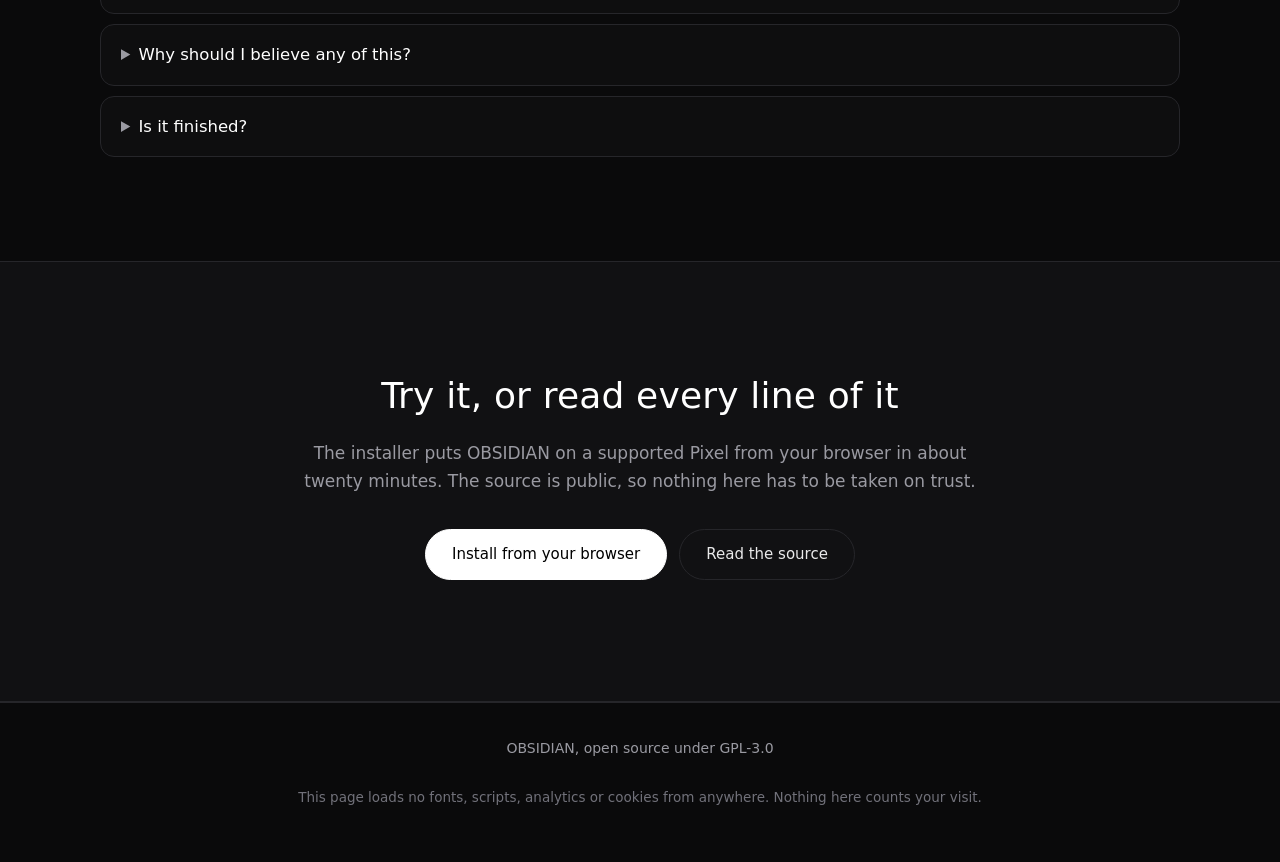
==== commit 03ee4a20: "Put a Monero wallet on the phone, for anyone who wants one Cake Wallet 6.4.5 now ships in the image," ====
--- a/docs/index.html
+++ b/docs/index.html
@@ -4,7 +4,7 @@
 <meta charset="utf-8">
 <meta name="viewport" content="width=device-width, initial-scale=1">
 <title>OBSIDIAN</title>
-<meta name="description" content="A privacy-first Android phone with three apps: encrypted chat over Tor, private browsing and a camera. Free and open source, for Google Pixel phones.">
+<meta name="description" content="A privacy-first Android phone: encrypted chat over Tor, private browsing, a camera and a Monero wallet. Free and open source, for Google Pixel phones.">
 <meta name="color-scheme" content="dark">
 <link rel="stylesheet" href="style.css">
 <link rel="icon" href="data:image/svg+xml,<svg xmlns='http://www.w3.org/2000/svg' viewBox='0 0 32 32'><rect width='32' height='32' fill='%23000'/><ellipse cx='16' cy='16' rx='8' ry='10' fill='none' stroke='%23d8d8d8' stroke-width='1.4'/></svg>">
@@ -38,7 +38,7 @@
       <p class="badge">Early development, test builds only</p>
       <h1>A phone that keeps your business yours.</h1>
       <p class="lede">
-        Three apps. Everything encrypted. Nothing to sell. An Android system stripped back to what
+        Three apps you need, one you might. Everything encrypted. Nothing to sell. An Android system stripped back to what
         private communication actually needs, built so that even the people running it cannot read
         your messages.
       </p>
@@ -66,7 +66,7 @@
   </section>
 
   <section id="phone" class="band">
-    <h2>Three apps. That is the whole phone.</h2>
+    <h2>Three apps, and a wallet if you want it.</h2>
     <p class="section-lede">
       Every app that could leak something has been taken out of the system: not hidden, not disabled,
       removed from the image.
@@ -84,7 +84,17 @@
         <h3>Camera</h3>
         <p>Photos stay on the phone. When you send one, its location and camera details are stripped off first.</p>
       </article>
-    </div>
+      <article class="card">
+        <h3>A Monero wallet, if you want one</h3>
+        <p>Cake Wallet comes on the phone, for people who want to hold or spend Monero without a bank or an exchange account. Open it and it is yours; ignore it and it does nothing. We never create a wallet, never see a seed and never touch the money.</p>
+      </article>
+    </div>
+    <p class="note">
+      The wallet is the one app here that talks to something other than our server and the Tor
+      network: it connects to a Monero node of your choosing, which sees that a wallet asked it
+      something, as any Monero wallet must. Everything else on this phone goes over Tor. If that
+      matters to you, do not use it, and it will sit there doing nothing.
+    </p>
   </section>
 
   <section id="messaging" class="band alt">
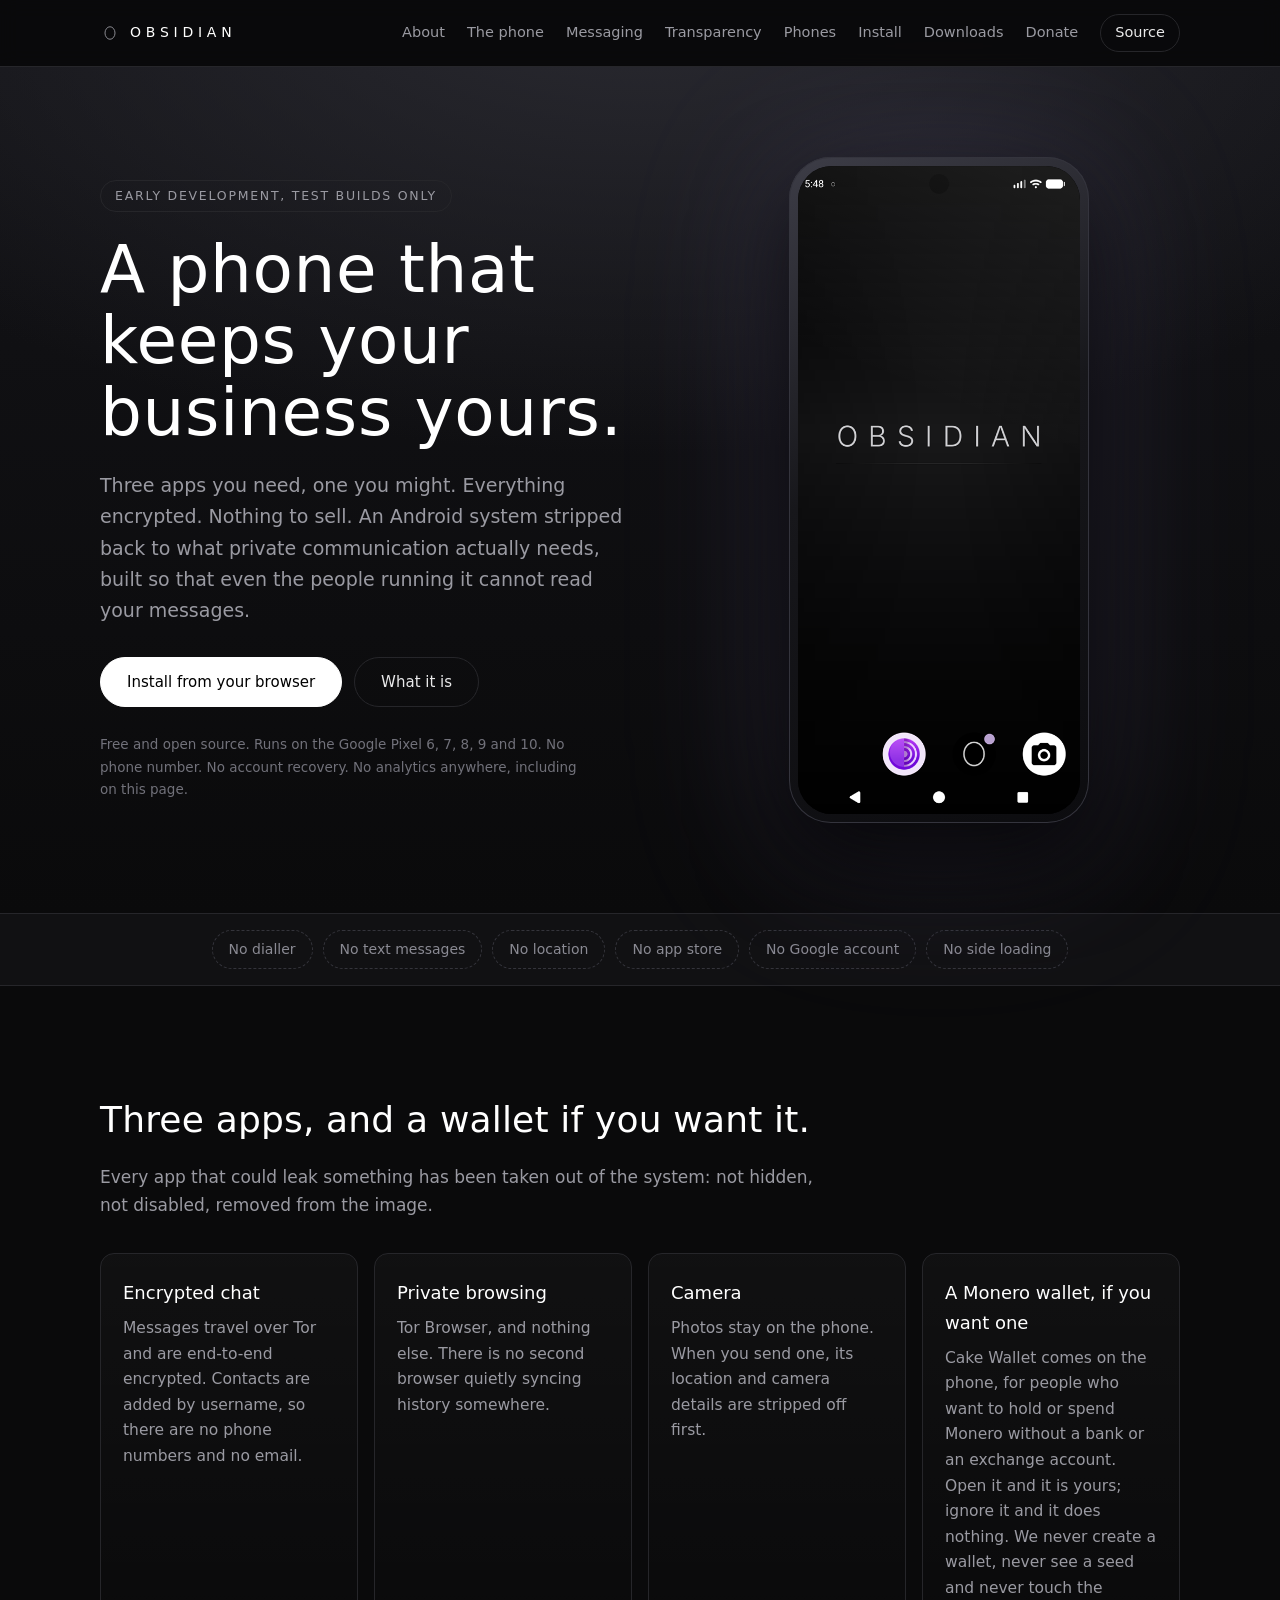
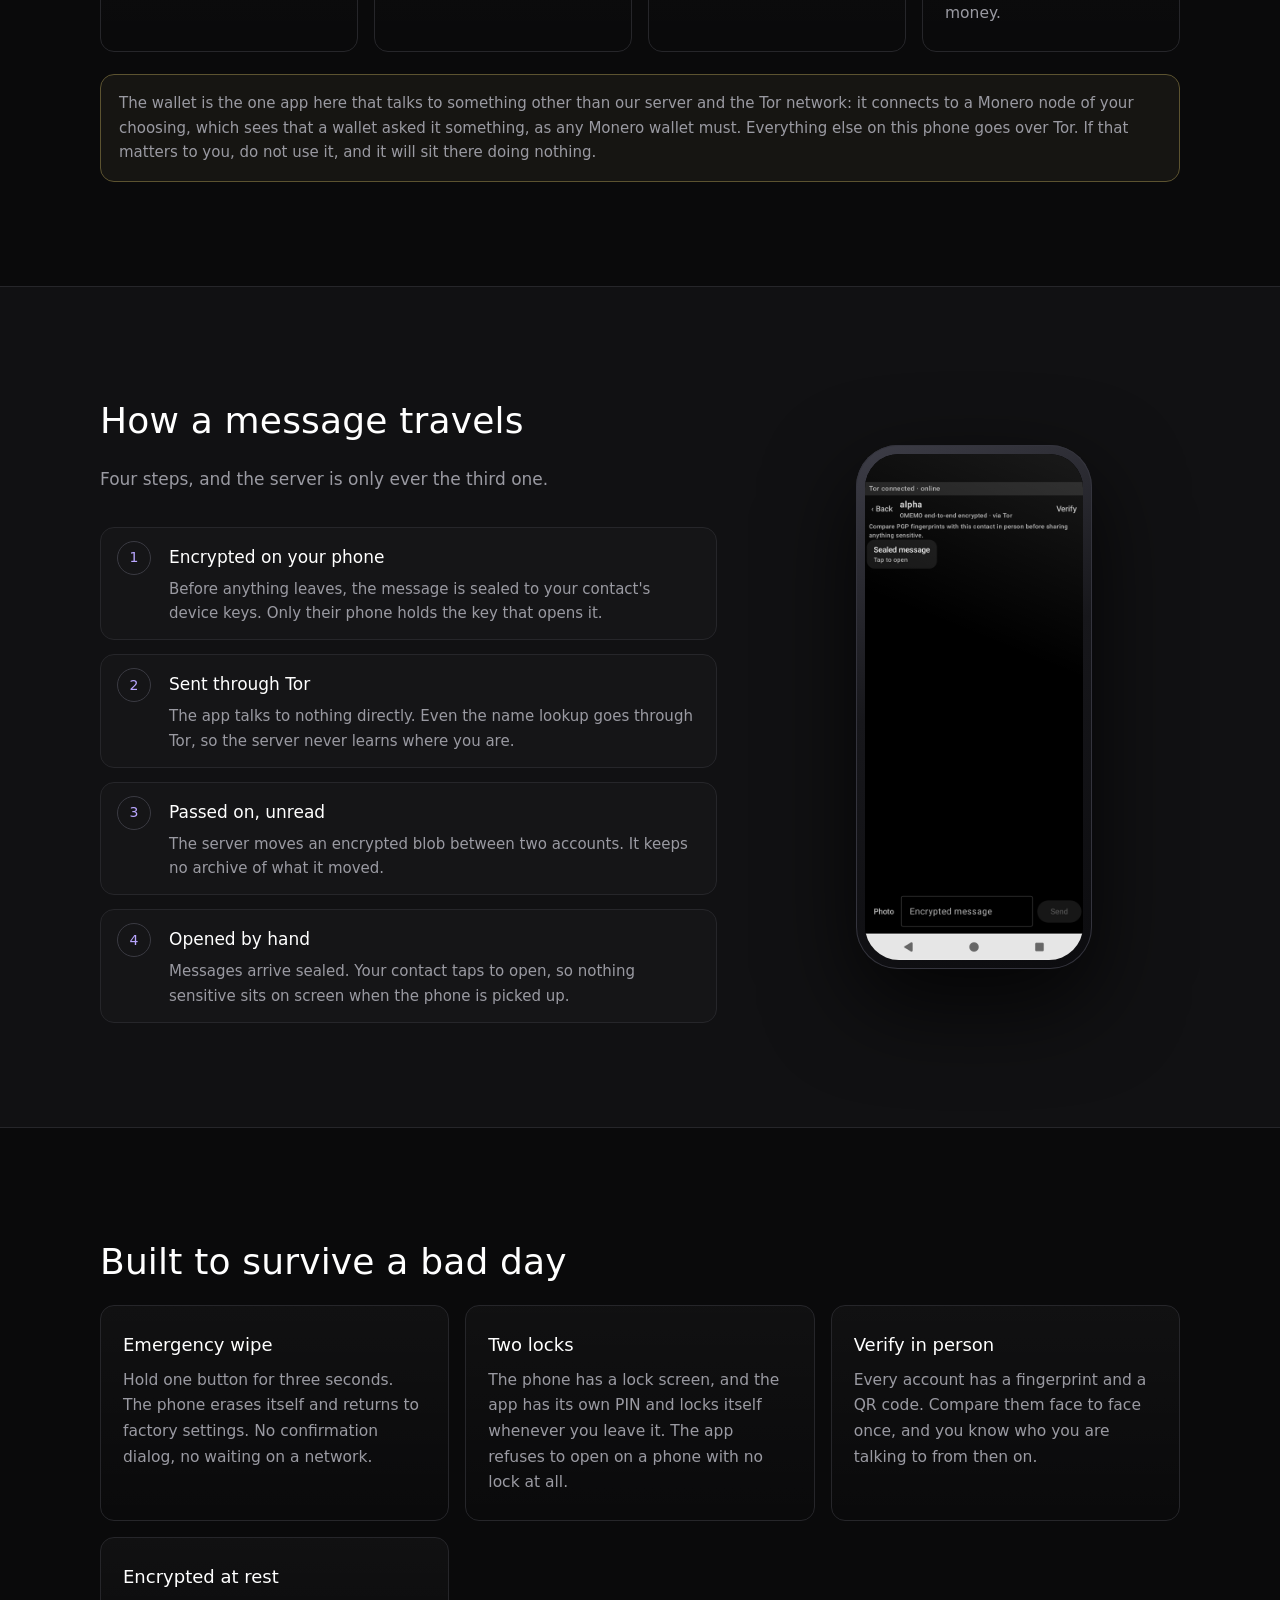
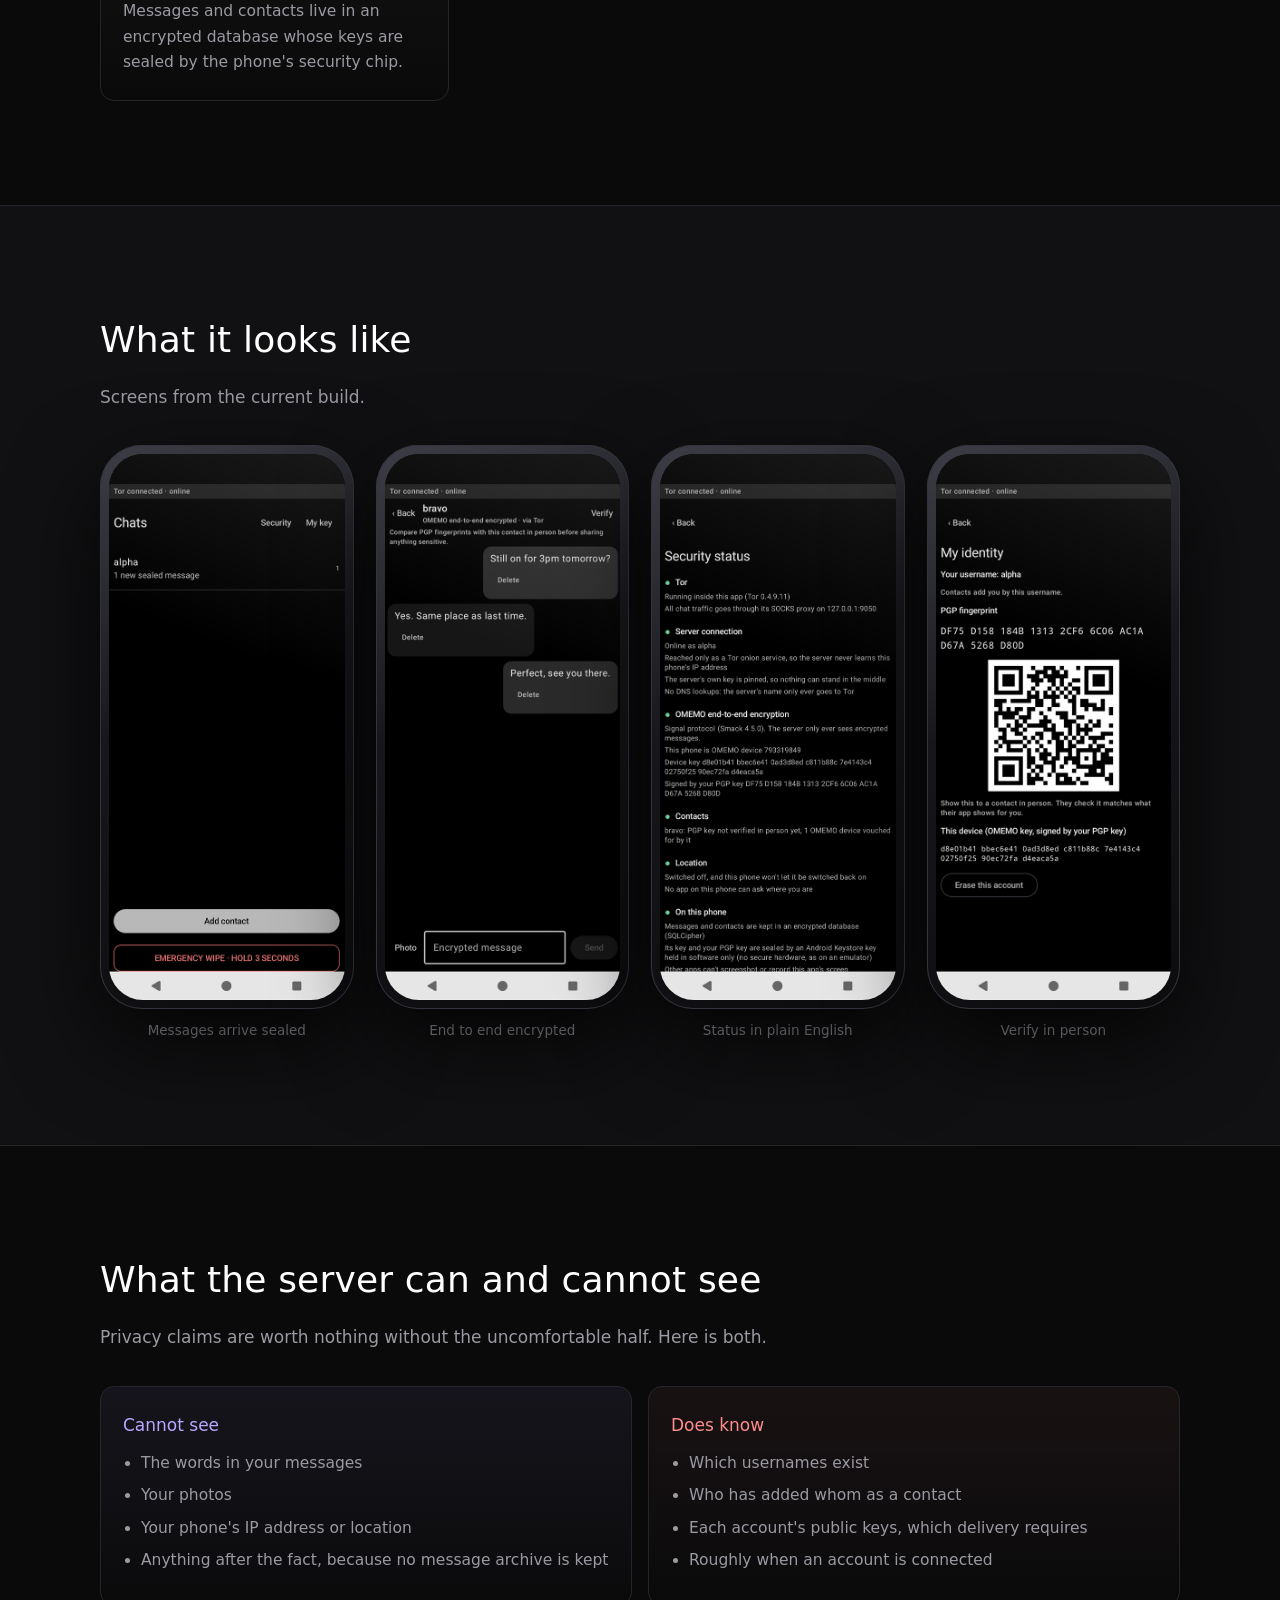
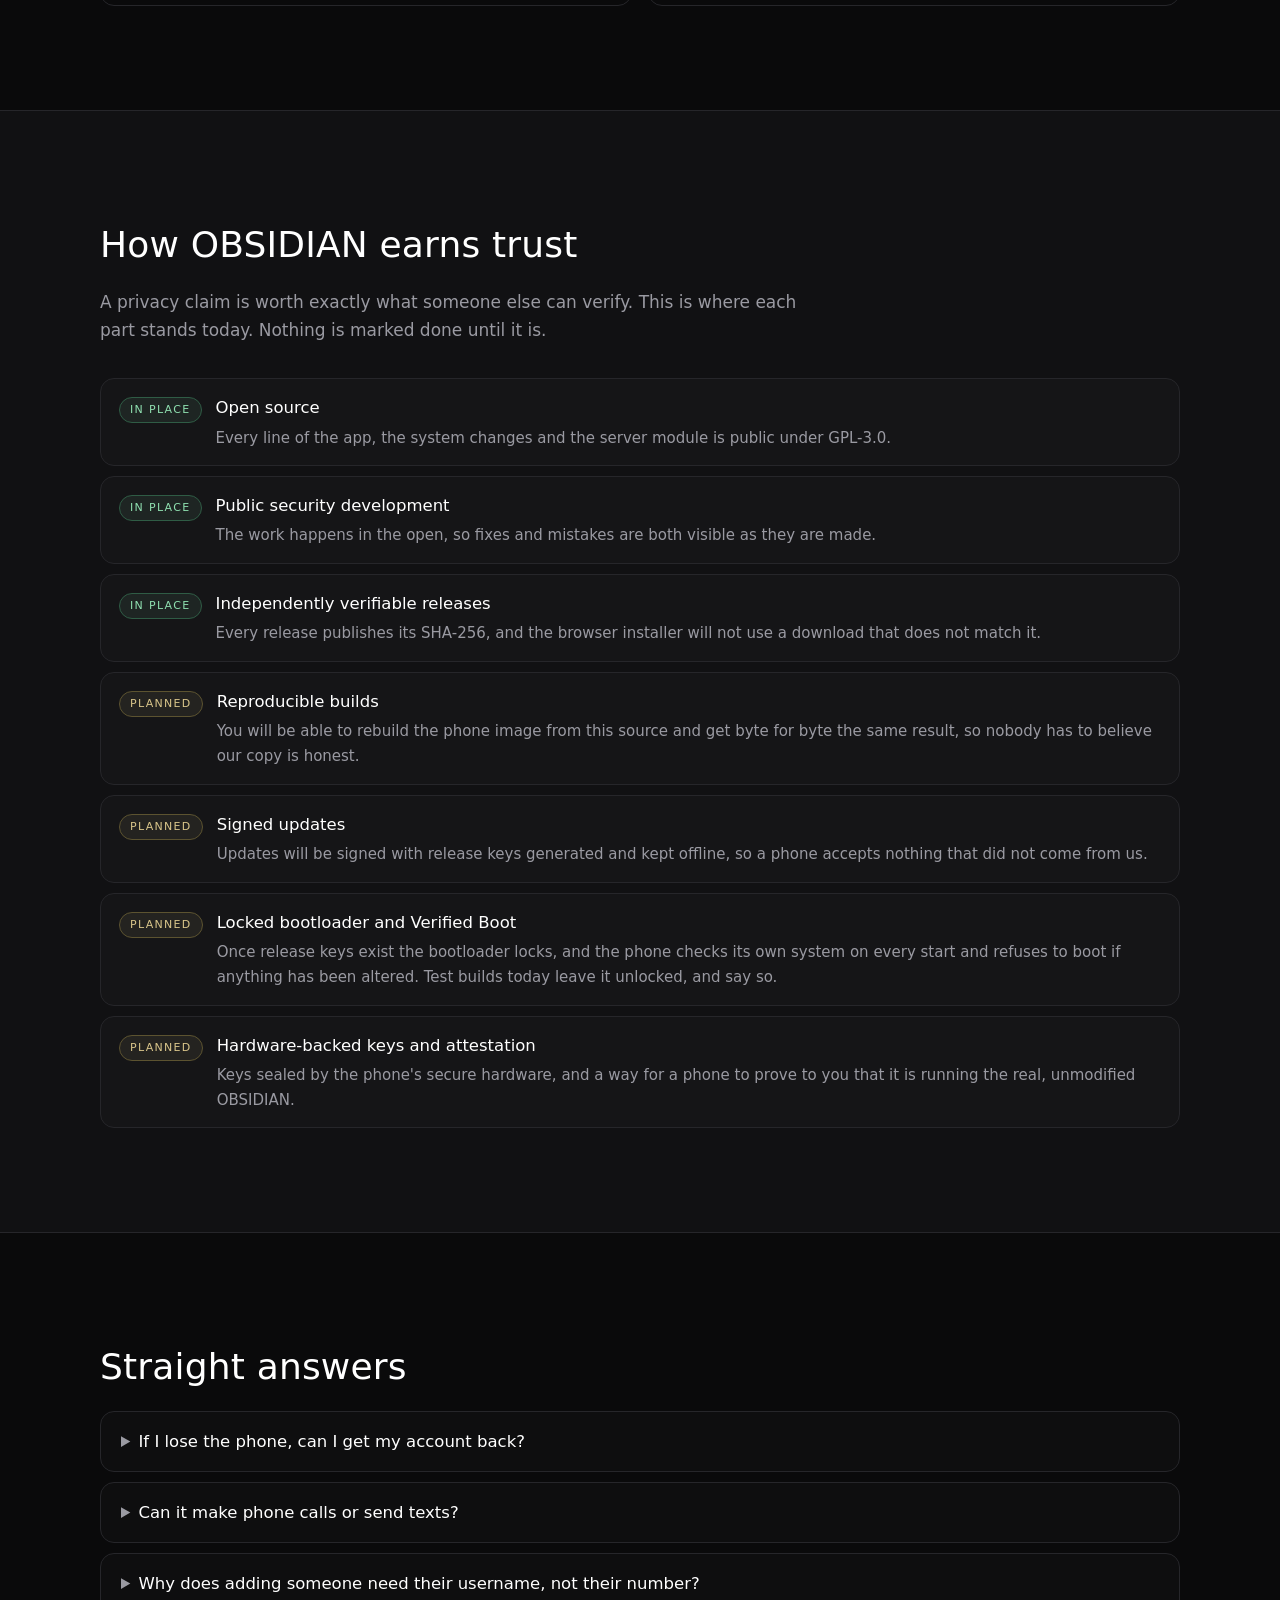
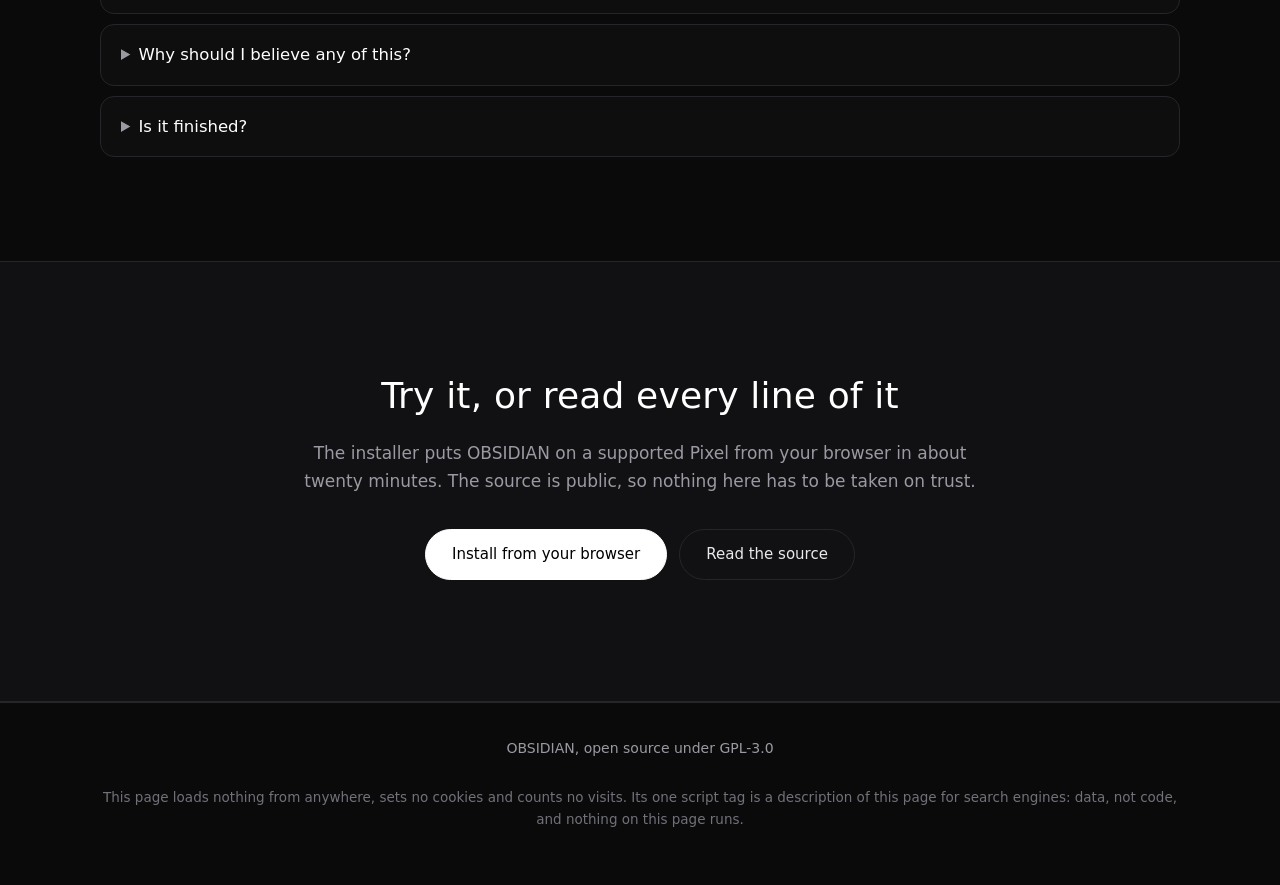
==== commit 19e166da: "Describe the site to search engines in the form they read Two blocks of structured data on the home " ====
--- a/docs/index.html
+++ b/docs/index.html
@@ -3,11 +3,33 @@
 <head>
 <meta charset="utf-8">
 <meta name="viewport" content="width=device-width, initial-scale=1">
-<title>OBSIDIAN</title>
+<title>OBSIDIAN, a private Android for Google Pixel phones</title>
 <meta name="description" content="A privacy-first Android phone: encrypted chat over Tor, private browsing, a camera and a Monero wallet. Free and open source, for Google Pixel phones.">
+<link rel="canonical" href="https://obsidianos.org/">
+<meta property="og:type" content="website">
+<meta property="og:site_name" content="OBSIDIAN">
+<meta property="og:url" content="https://obsidianos.org/">
+<meta property="og:title" content="OBSIDIAN, a private Android for Google Pixel phones">
+<meta property="og:description" content="A privacy-first Android phone: encrypted chat over Tor, private browsing, a camera and a Monero wallet. Free and open source, for Google Pixel phones.">
+<meta property="og:image" content="https://obsidianos.org/share.png">
+<meta property="og:image:width" content="1200">
+<meta property="og:image:height" content="630">
+<meta property="og:image:alt" content="The OBSIDIAN mark, a pale ellipse on black">
+<meta name="twitter:card" content="summary_large_image">
 <meta name="color-scheme" content="dark">
 <link rel="stylesheet" href="style.css">
 <link rel="icon" href="data:image/svg+xml,<svg xmlns='http://www.w3.org/2000/svg' viewBox='0 0 32 32'><rect width='32' height='32' fill='%23000'/><ellipse cx='16' cy='16' rx='8' ry='10' fill='none' stroke='%23d8d8d8' stroke-width='1.4'/></svg>">
+<script type="application/ld+json">
+{"@context":"https://schema.org","@graph":[
+{"@type":"SoftwareApplication","name":"OBSIDIAN","applicationCategory":"OperatingSystem","operatingSystem":"Android","url":"https://obsidianos.org/","downloadUrl":"https://obsidianos.org/downloads.html","installUrl":"https://obsidianos.org/web-install.html","image":"https://obsidianos.org/share.png","codeRepository":"https://github.com/ObsidianOSx/ObsidianOS","license":"https://www.gnu.org/licenses/gpl-3.0.html","isAccessibleForFree":true,"offers":{"@type":"Offer","price":"0","priceCurrency":"USD"},"description":"A privacy-first Android for Google Pixel phones: encrypted chat over Tor, Tor Browser, a camera and an optional Monero wallet. No dialler, no SMS, no app store, location switched off at the system level, and an emergency wipe. Open source under GPL-3.0."},
+{"@type":"FAQPage","mainEntity":[
+{"@type":"Question","name":"If I lose the phone, can I get my account back?","acceptedAnswer":{"@type":"Answer","text":"No, and that is deliberate. Your keys and password exist only on your phone. If it is wiped or lost, that account ends and you register a new username, a different one, because the old name stays taken by an account nobody can sign in to any more. Nothing is held anywhere for an attacker, or us, to hand over."}},
+{"@type":"Question","name":"Can it make phone calls or send texts?","acceptedAnswer":{"@type":"Answer","text":"No. The dialler and messaging apps are removed from the operating system. Calls and SMS travel through the mobile network, where they are logged and interceptable."}},
+{"@type":"Question","name":"Why does adding someone need their username, not their number?","acceptedAnswer":{"@type":"Answer","text":"A phone number identifies you for life and links to everything else. A username on this phone links to nothing."}},
+{"@type":"Question","name":"Why should I believe any of this?","acceptedAnswer":{"@type":"Answer","text":"Because you do not have to take our word for it. Every line of OBSIDIAN is open source under the GPL-3.0 licence, so any security researcher can check exactly how it works, including the section above on what the server does and does not see. Privacy you have to take on trust is not privacy."}},
+{"@type":"Question","name":"Is it finished?","acceptedAnswer":{"@type":"Answer","text":"No. It is in early development. Current builds are test builds, which means they are signed with test keys and the phone's bootloader stays unlocked. They are for evaluation, not for protecting anyone yet."}}
+]}]}
+</script>
 </head>
 <body>
 
@@ -199,7 +221,7 @@
     <div class="qa">
       <details>
         <summary>If I lose the phone, can I get my account back?</summary>
-        <p>No, and that is deliberate. Your keys and password exist only on your phone. If it is wiped or lost, that account ends and you register a new username. Nothing is held anywhere for an attacker, or us, to hand over.</p>
+        <p>No, and that is deliberate. Your keys and password exist only on your phone. If it is wiped or lost, that account ends and you register a new username, a different one, because the old name stays taken by an account nobody can sign in to any more. Nothing is held anywhere for an attacker, or us, to hand over.</p>
       </details>
       <details>
         <summary>Can it make phone calls or send texts?</summary>
@@ -236,7 +258,7 @@
 
 <footer>
   <p>OBSIDIAN, open source under GPL-3.0</p>
-  <p class="fineprint">This page loads no fonts, scripts, analytics or cookies from anywhere. Nothing here counts your visit.</p>
+  <p class="fineprint">This page loads nothing from anywhere, sets no cookies and counts no visits. Its one script tag is a description of this page for search engines: data, not code, and nothing on this page runs.</p>
 </footer>
 
 </body>
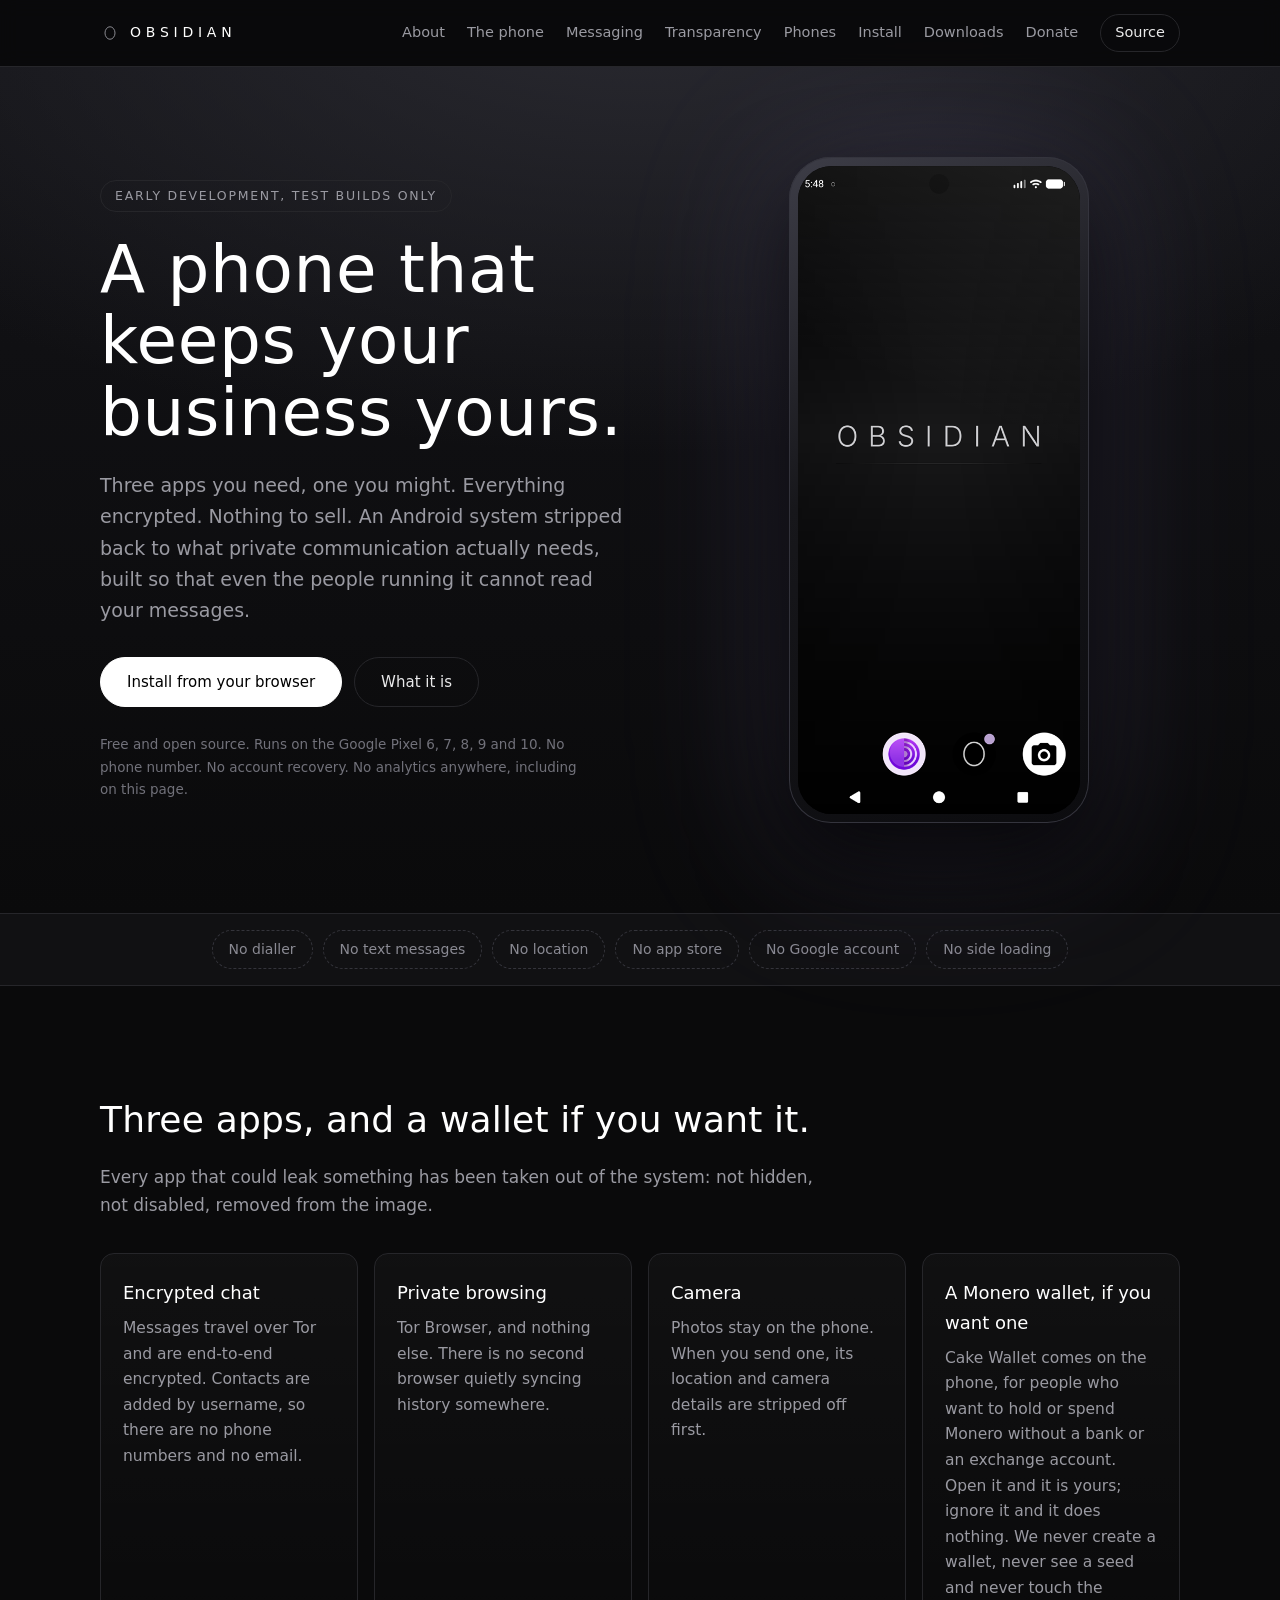
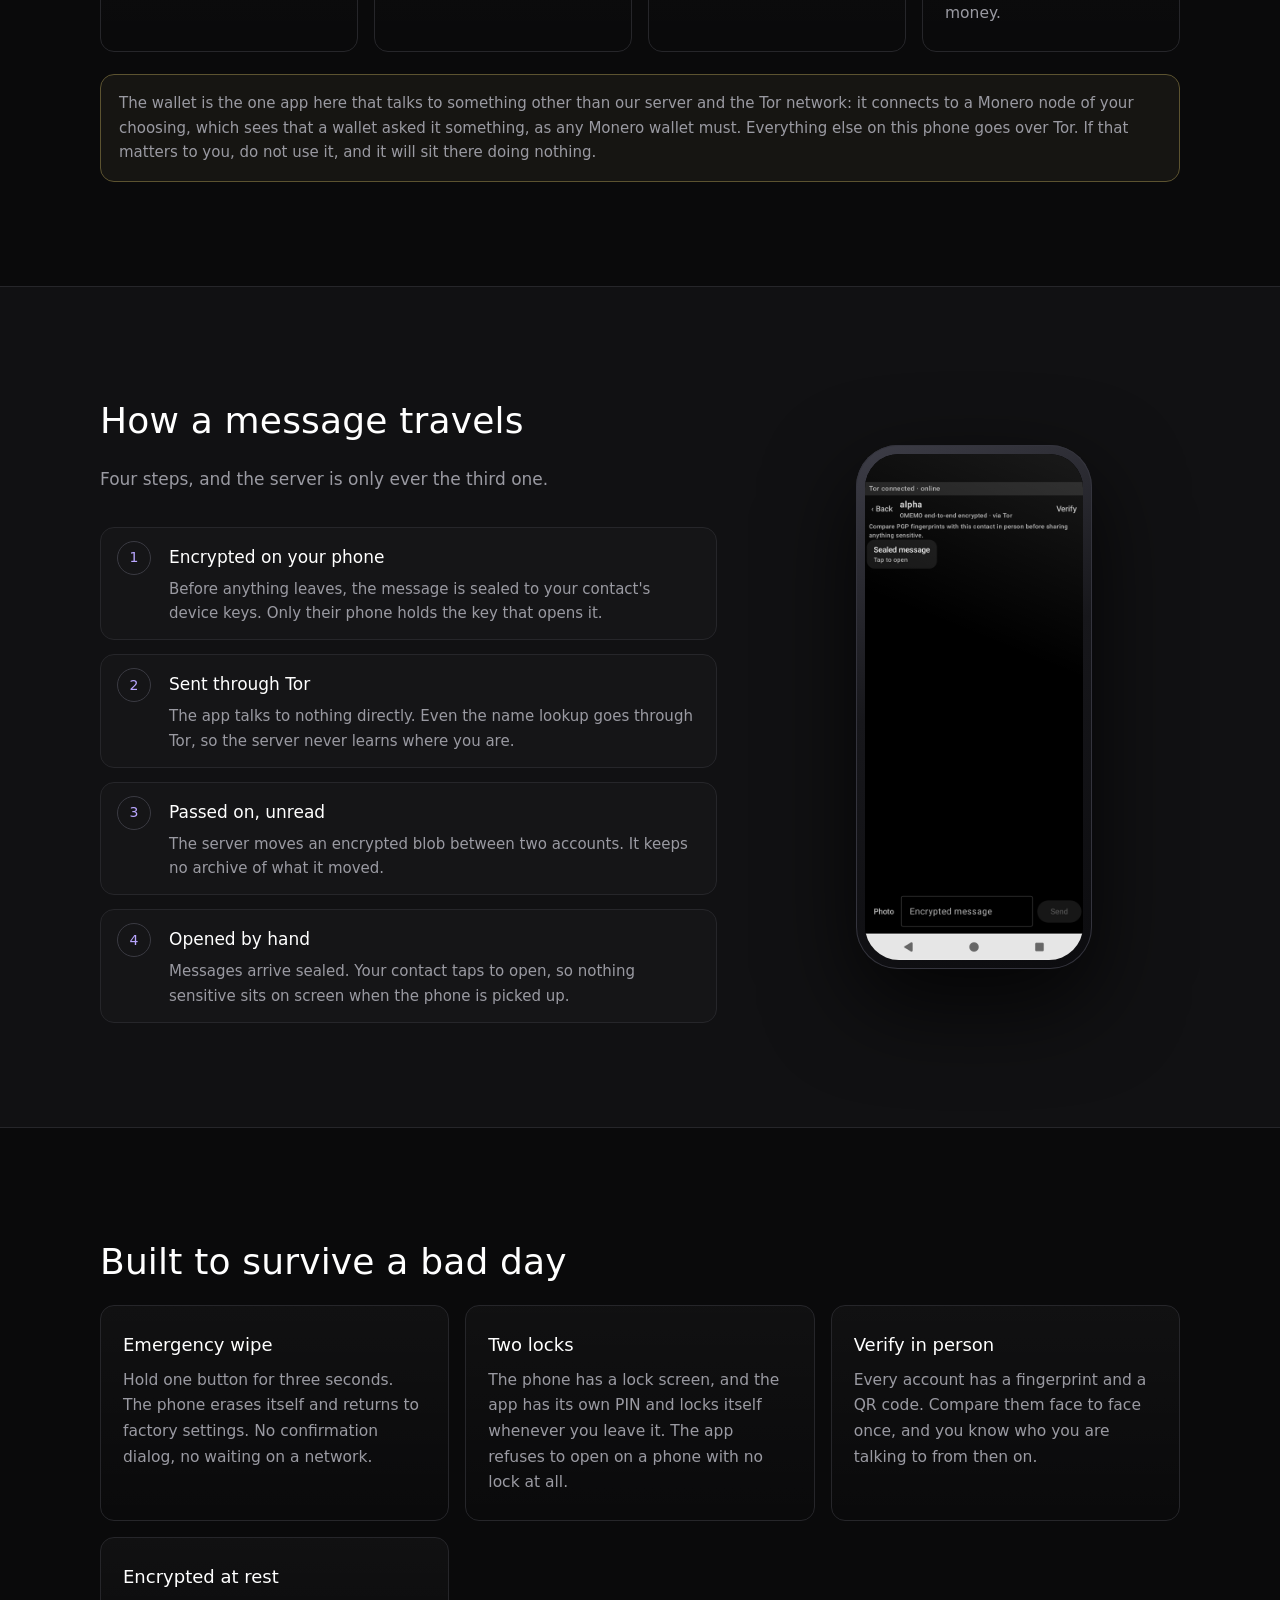
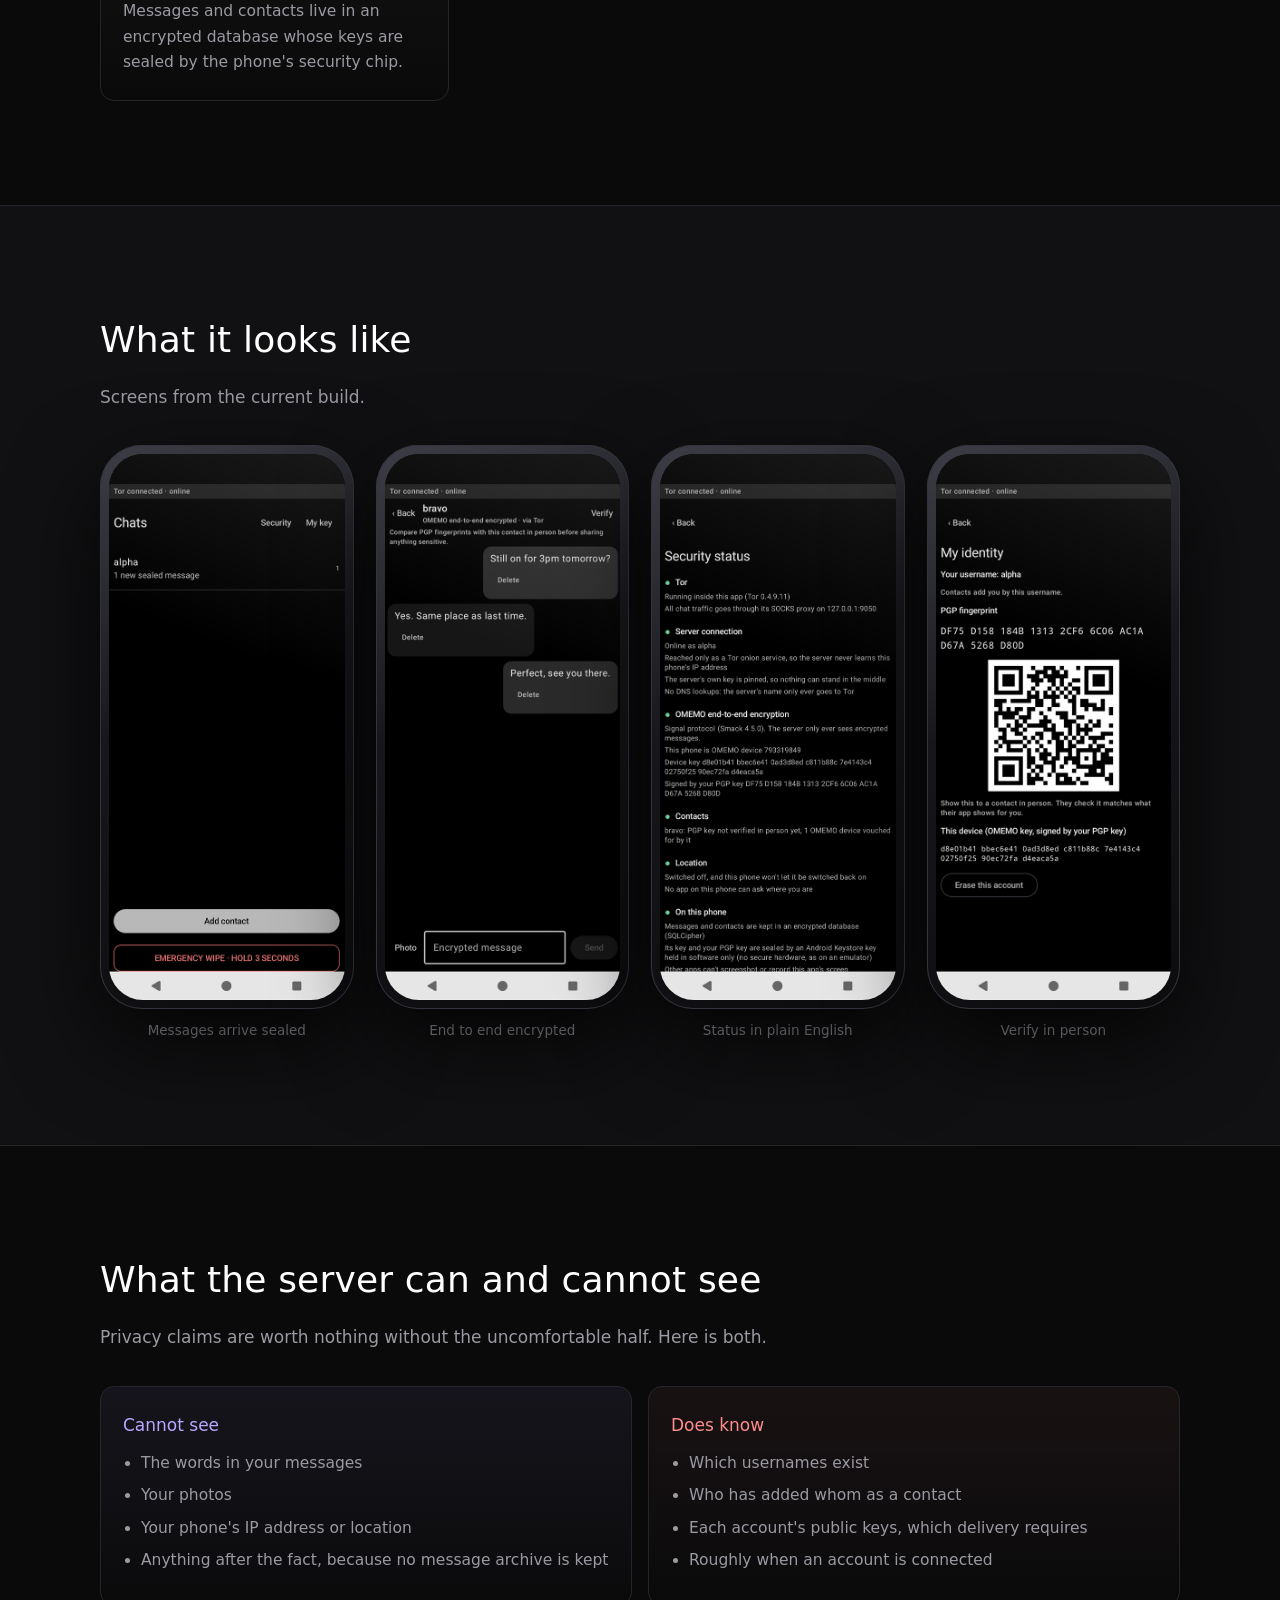
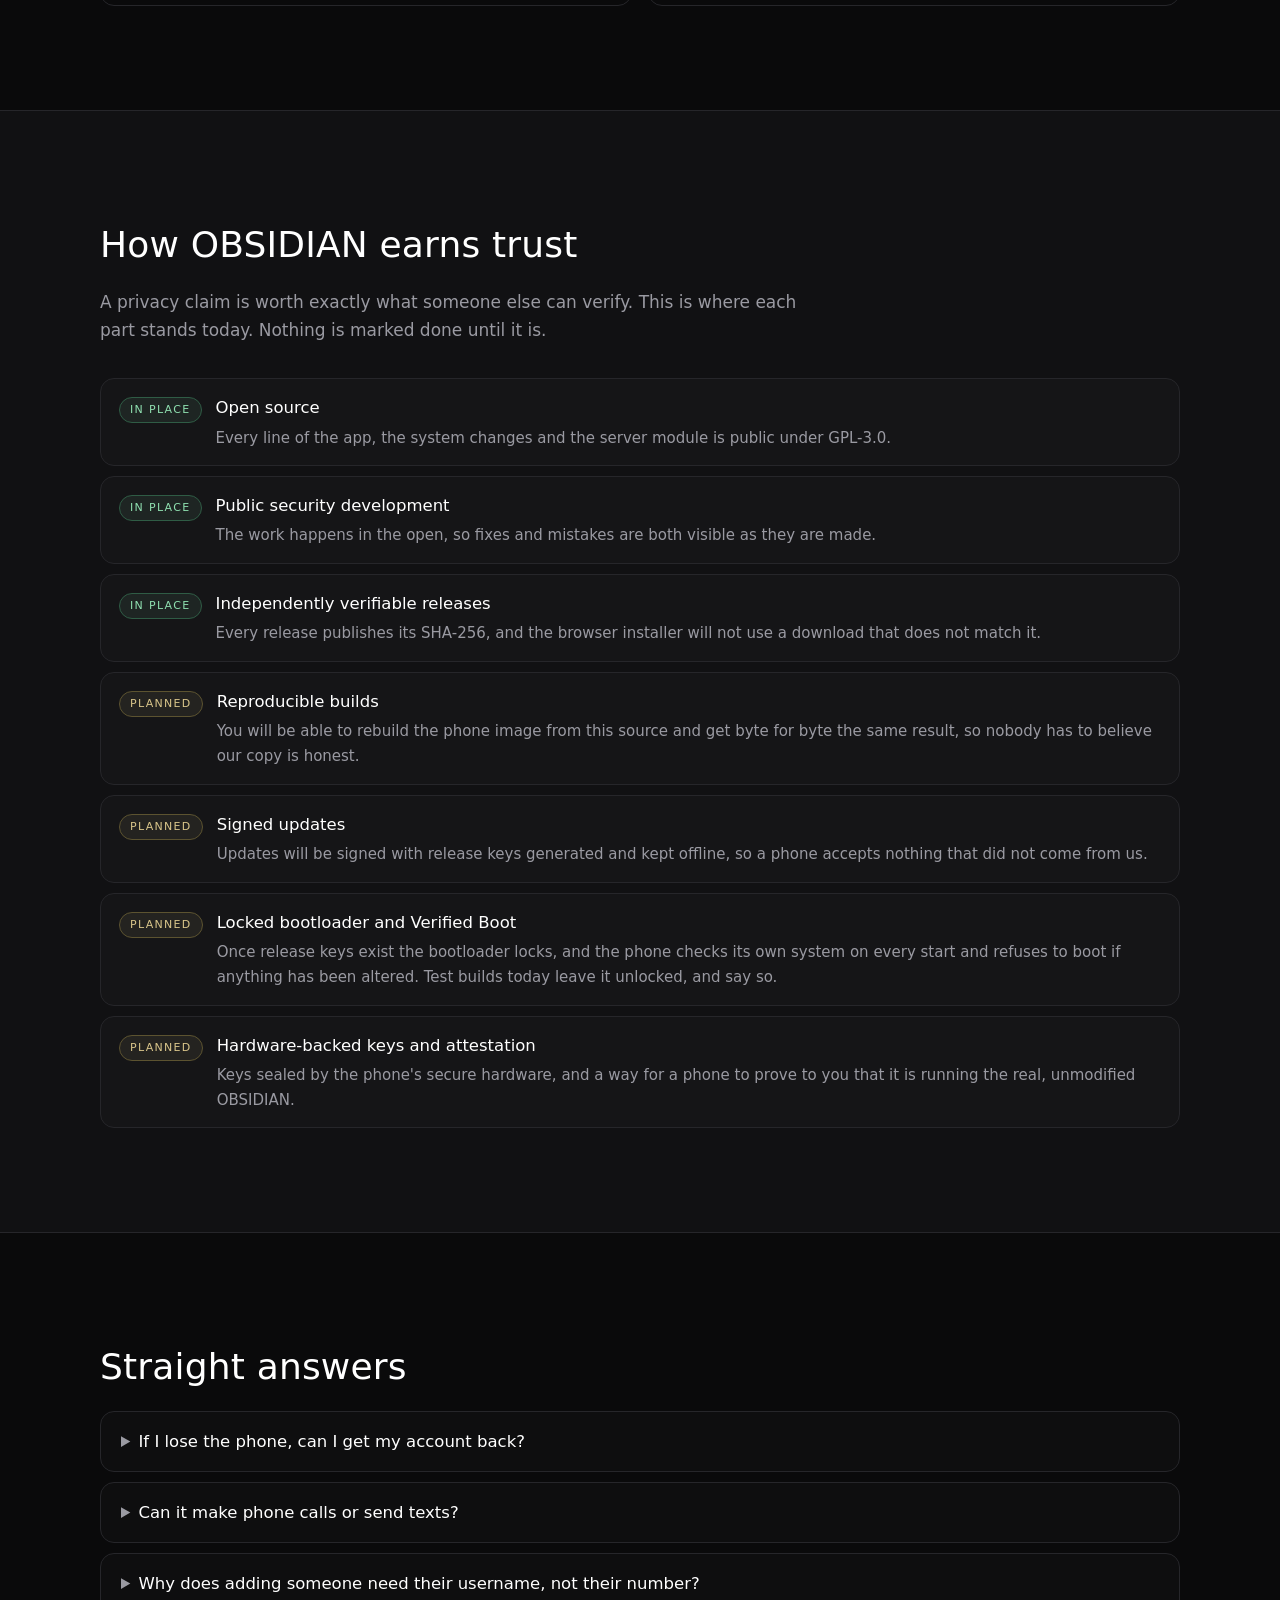
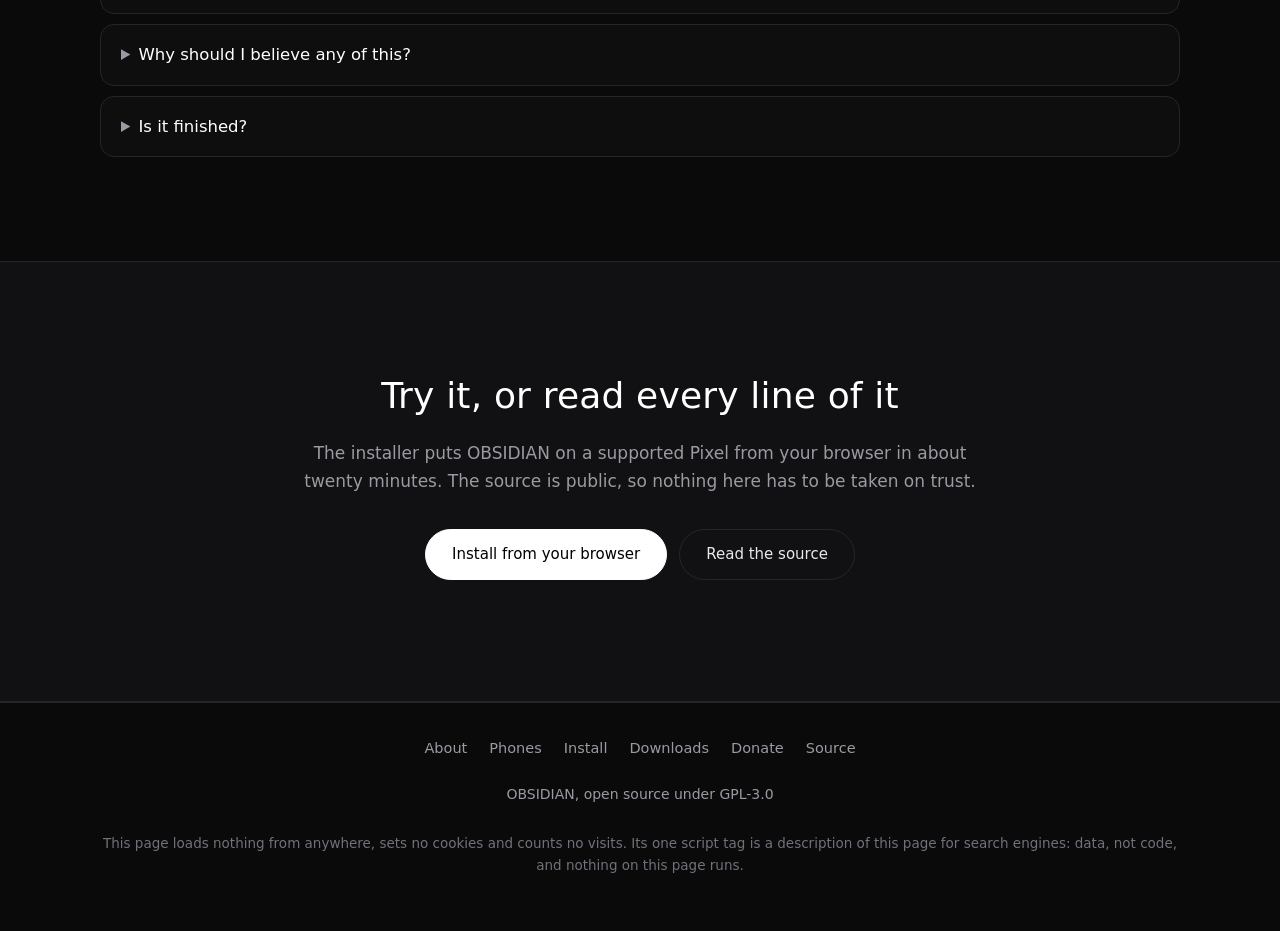
==== commit 1e3638f1: "Stop the menu taking a third of the first screen on a phone Nine links wrapped onto two rows above t" ====
--- a/docs/index.html
+++ b/docs/index.html
@@ -257,6 +257,14 @@
 </main>
 
 <footer>
+  <nav class="footnav" aria-label="Footer">
+    <a href="about.html">About</a>
+    <a href="devices.html">Phones</a>
+    <a href="install.html">Install</a>
+    <a href="downloads.html">Downloads</a>
+    <a href="donate.html">Donate</a>
+    <a href="https://github.com/ObsidianOSx/ObsidianOS">Source</a>
+  </nav>
   <p>OBSIDIAN, open source under GPL-3.0</p>
   <p class="fineprint">This page loads nothing from anywhere, sets no cookies and counts no visits. Its one script tag is a description of this page for search engines: data, not code, and nothing on this page runs.</p>
 </footer>
--- a/docs/style.css
+++ b/docs/style.css
@@ -197,10 +197,29 @@
   text-align: center; color: var(--muted);
 }
 footer p { margin: 0 0 6px; font-size: 14px; }
+/* Every page is long enough that someone who reads to the end is a scroll away from the menu at
+   the top. This puts it back within reach, and it is what lets the header stay short on a phone. */
+footer .footnav {
+  display: flex; flex-wrap: wrap; justify-content: center; gap: 10px 22px; margin: 0 0 22px;
+}
+footer .footnav a { color: var(--muted); text-decoration: none; font-size: 14.5px; }
+footer .footnav a:hover, footer .footnav a:focus-visible { color: var(--bright); }
 
 @media (max-width: 640px) {
-  .top { flex-direction: column; align-items: flex-start; gap: 10px; }
-  .top nav { justify-content: flex-start; gap: 16px; }
+  .top { flex-direction: column; align-items: flex-start; gap: 8px; padding-top: 11px; padding-bottom: 11px; }
+  .top nav { justify-content: flex-start; gap: 15px; row-gap: 10px; }
+  .top nav a { font-size: 14px; }
+  /* Nine links wrapped onto two rows and took a third of the first screen before any content
+     appeared. On a phone the header keeps only what someone arriving is likely to want next;
+     the rest of the menu is in the footer, on every page, which is where it belongs anyway.
+     The three section links are left out entirely because they point at parts of the home page
+     that a phone reaches by scrolling. */
+  .top nav a[href*="#phone"],
+  .top nav a[href*="#messaging"],
+  .top nav a[href*="#transparency"],
+  .top nav a[href="about.html"],
+  .top nav a[href="devices.html"],
+  .top nav a[href="donate.html"] { display: none; }
   .steps li { flex-direction: column; gap: 10px; }
 }
 
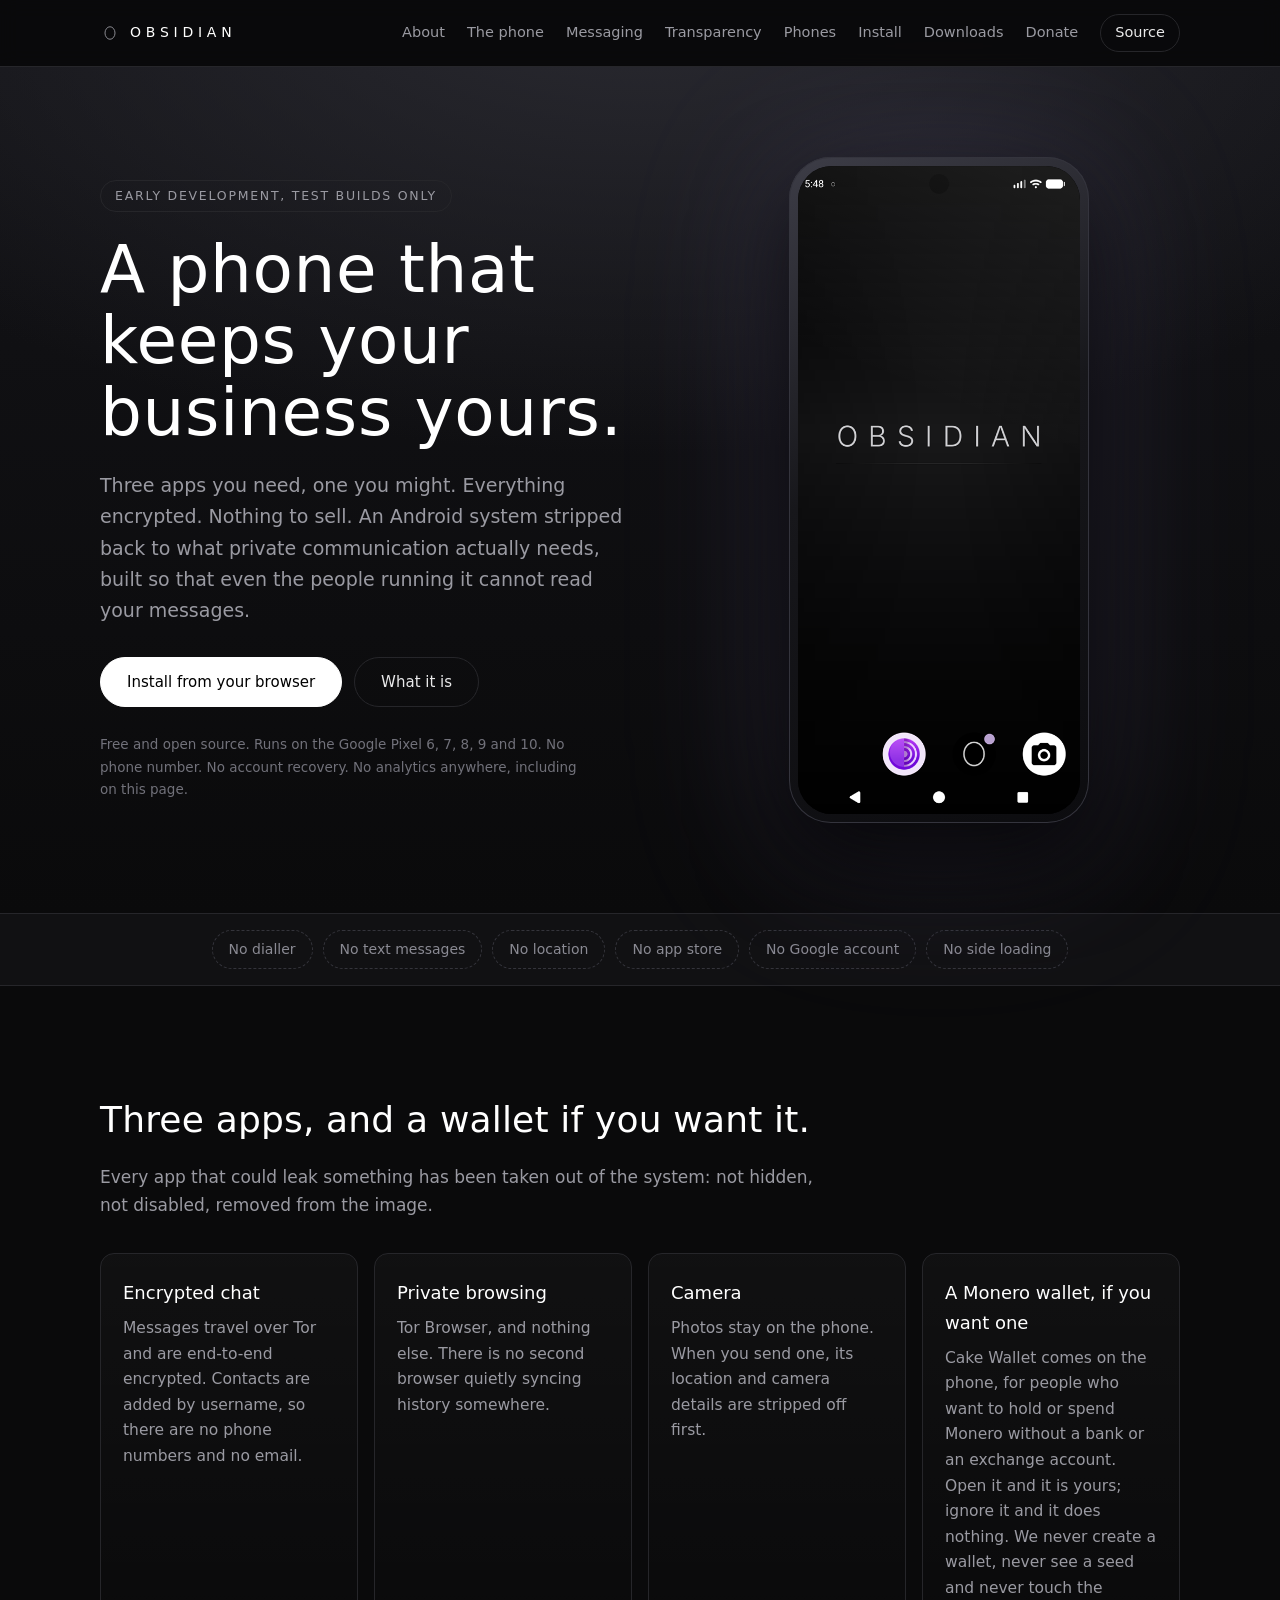
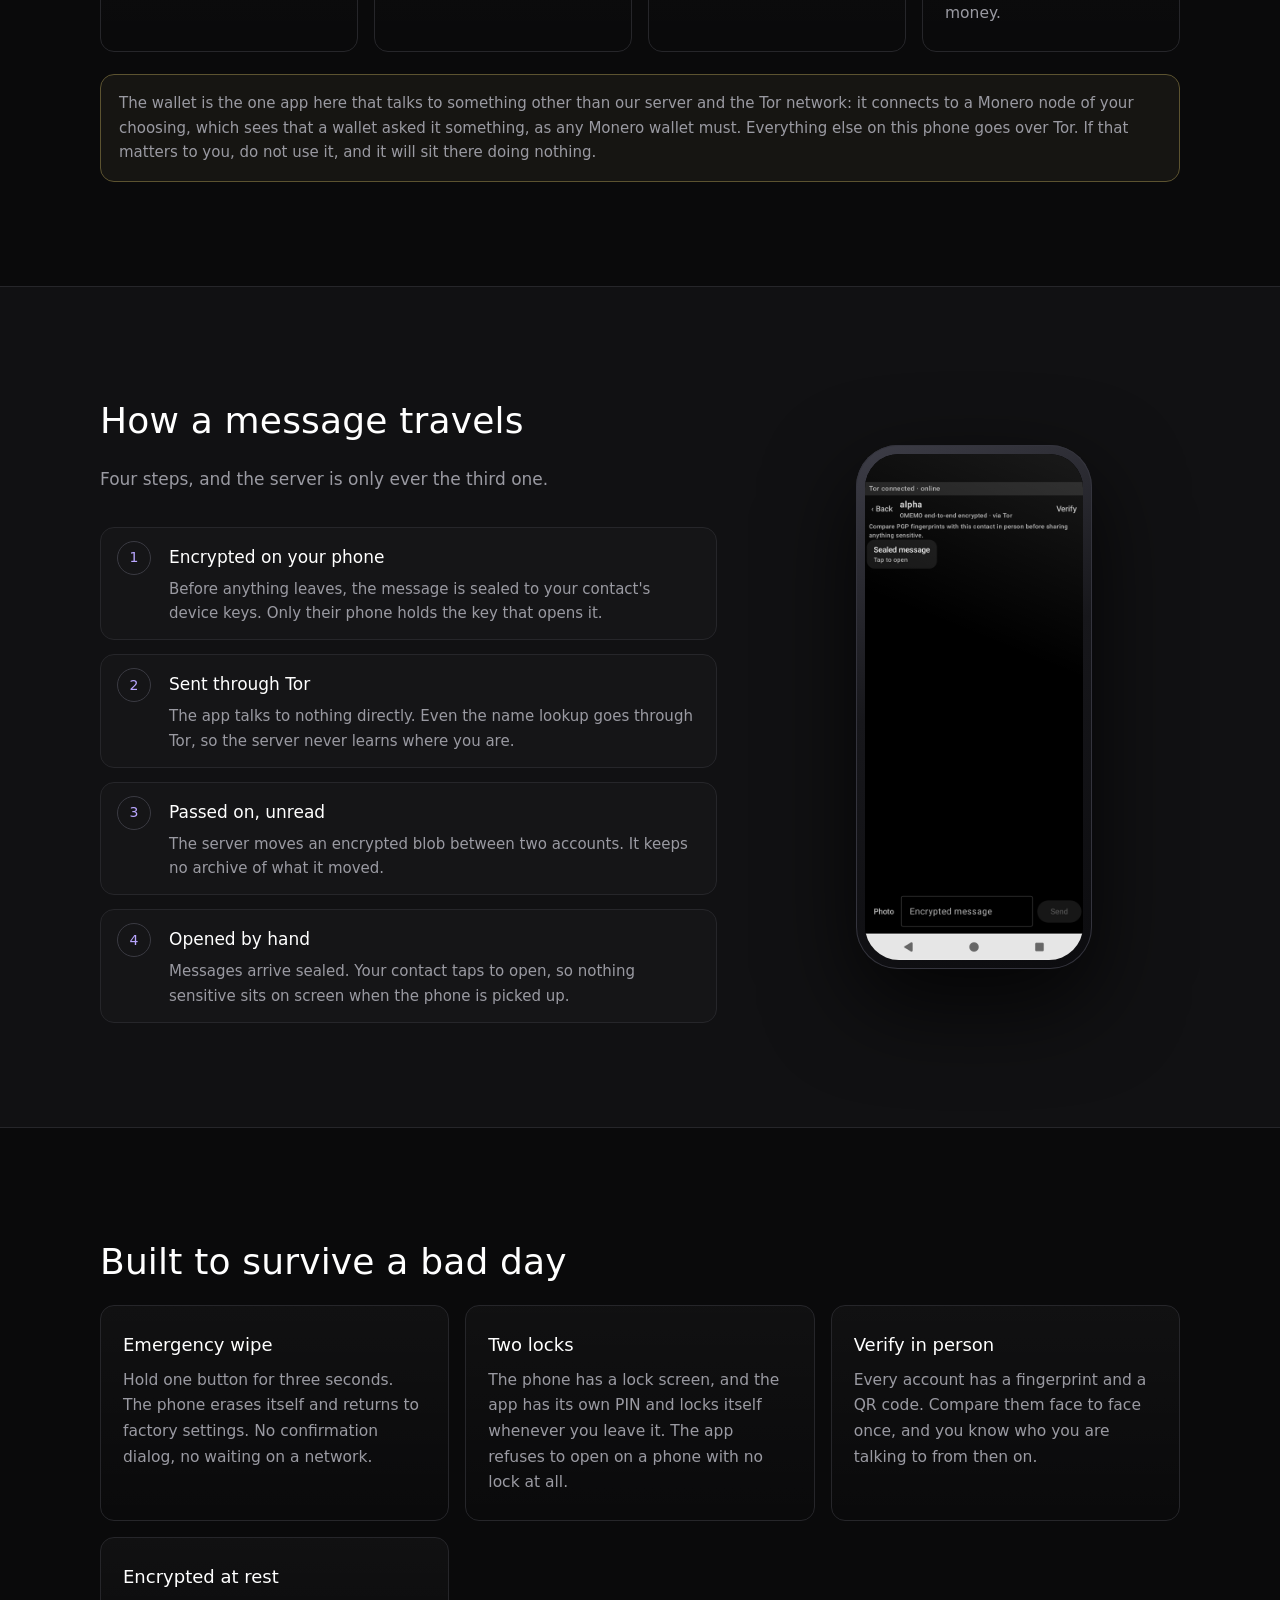
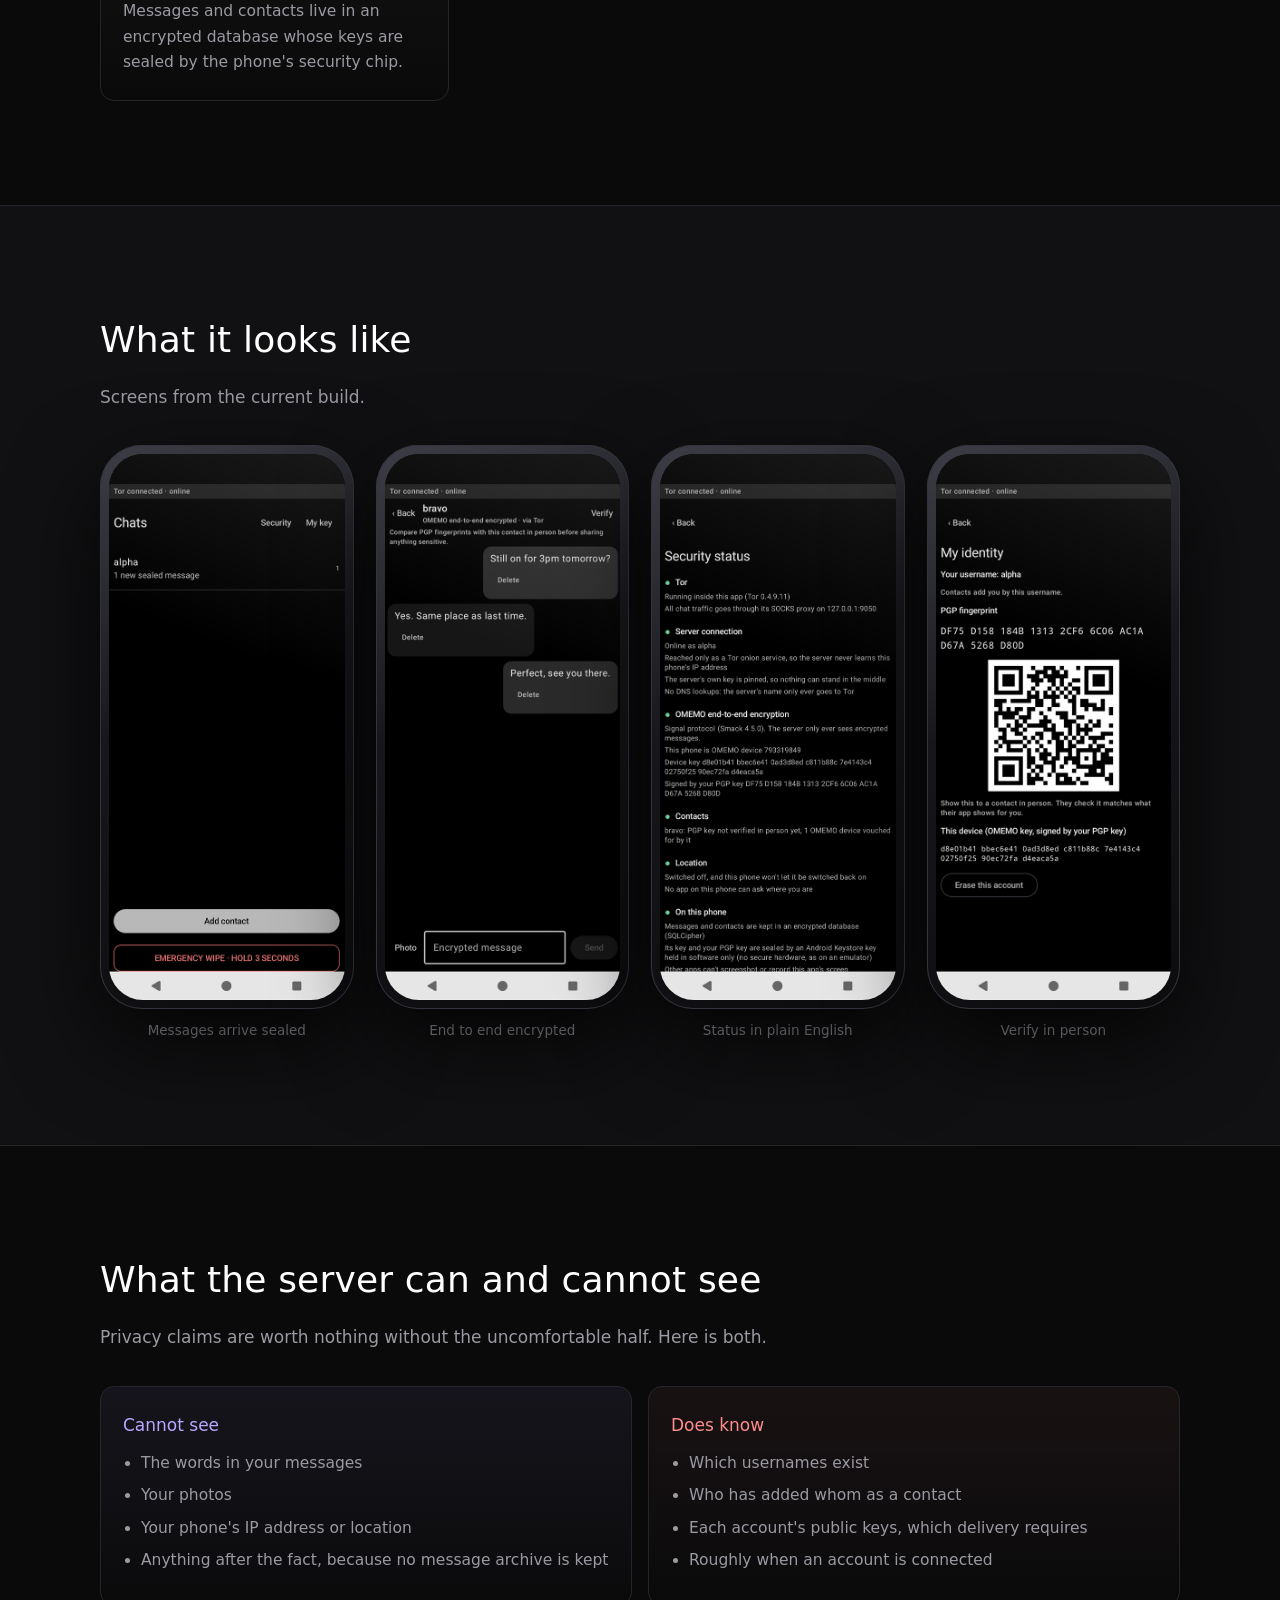
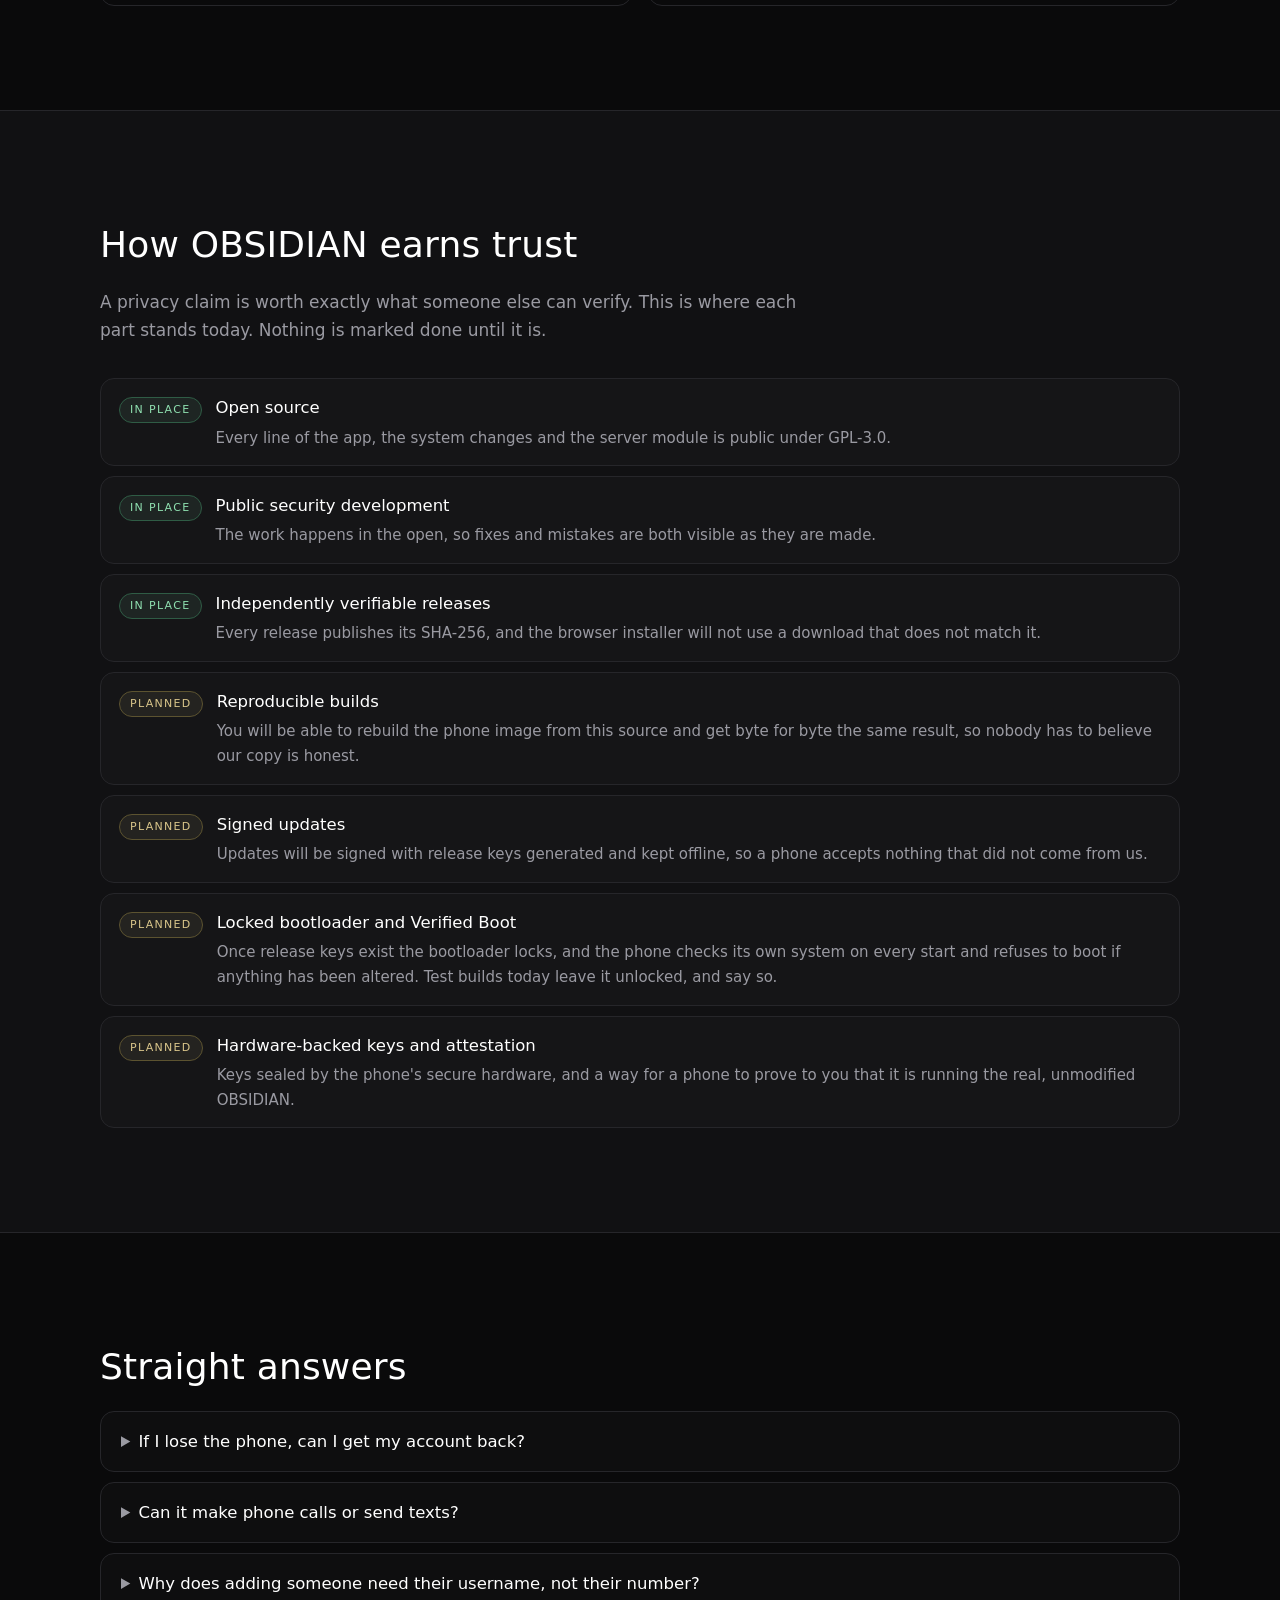
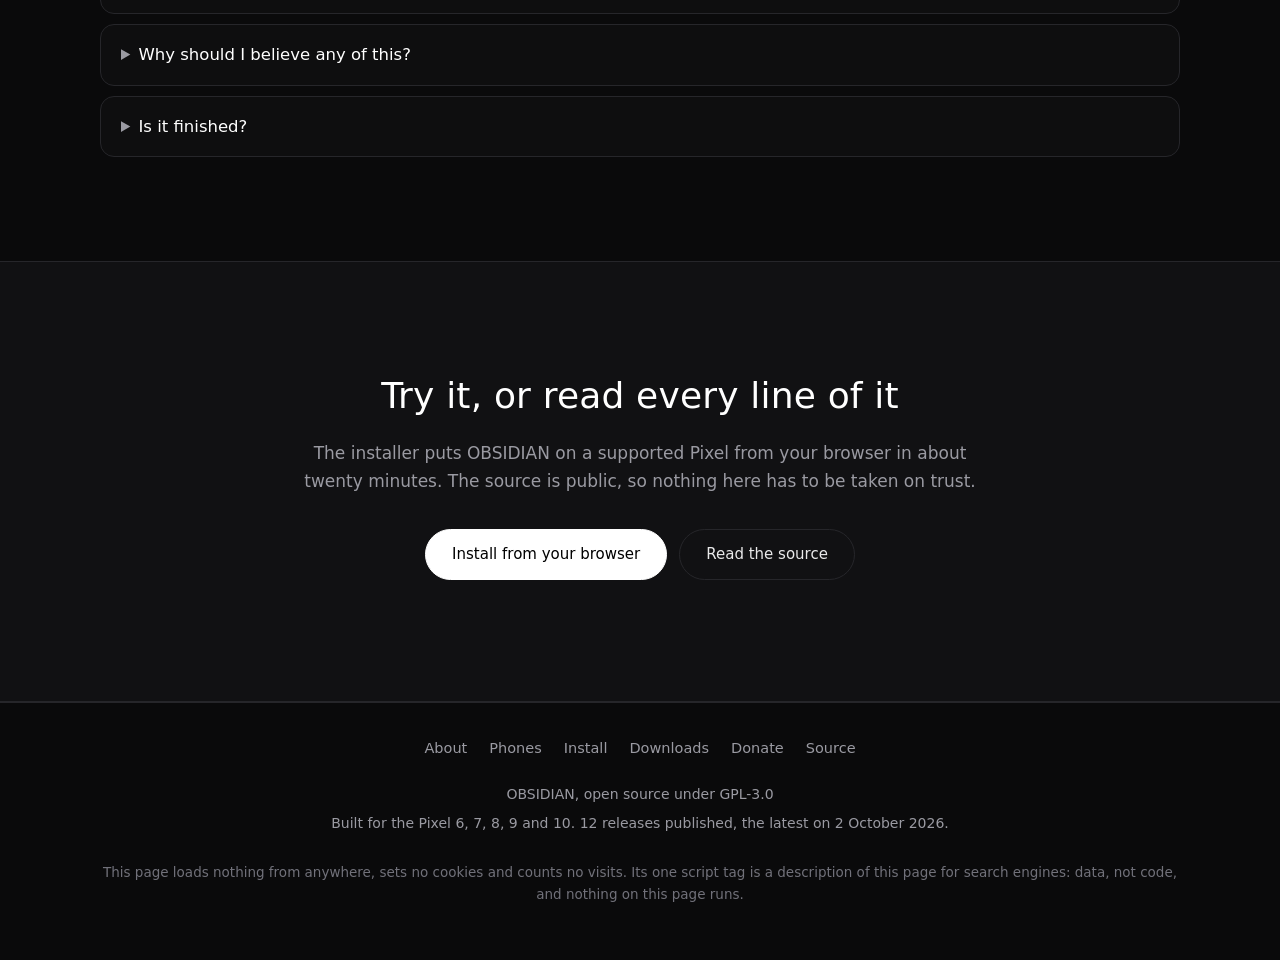
==== commit 07b9fc6f: "Footer: real facts about the releases, written from the release index Every page now says which Pixe" ====
--- a/docs/index.html
+++ b/docs/index.html
@@ -266,6 +266,7 @@
     <a href="https://github.com/ObsidianOSx/ObsidianOS">Source</a>
   </nav>
   <p>OBSIDIAN, open source under GPL-3.0</p>
+  <!-- facts --><p class="facts">Built for the Pixel 6, 7, 8, 9 and 10. 12 releases published, the latest on 2 October 2026.</p><!-- /facts -->
   <p class="fineprint">This page loads nothing from anywhere, sets no cookies and counts no visits. Its one script tag is a description of this page for search engines: data, not code, and nothing on this page runs.</p>
 </footer>
 
--- a/docs/style.css
+++ b/docs/style.css
@@ -373,3 +373,4 @@
    sections and the hero put their buttons in the middle. */
 .band .cta { justify-content: flex-start; }
 .band.closing .cta { justify-content: center; }
+footer .facts { color: var(--muted); }
